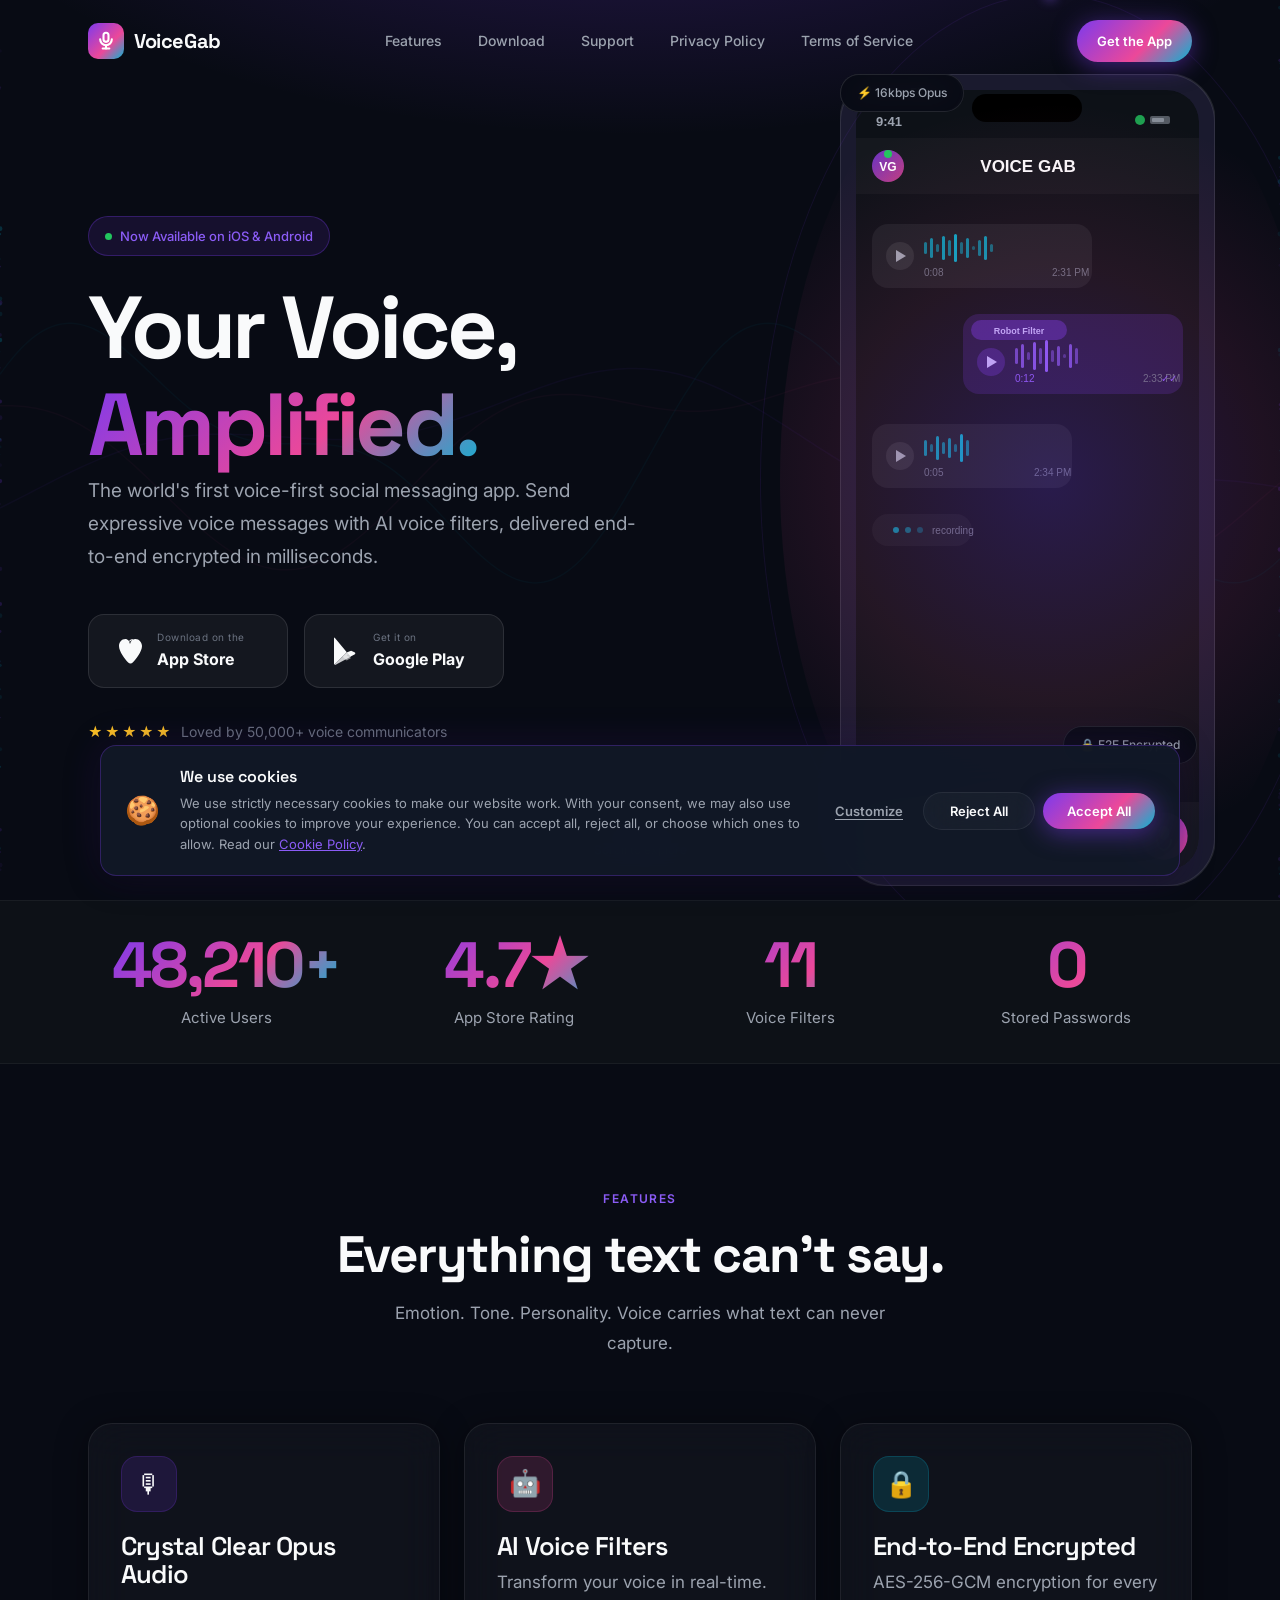
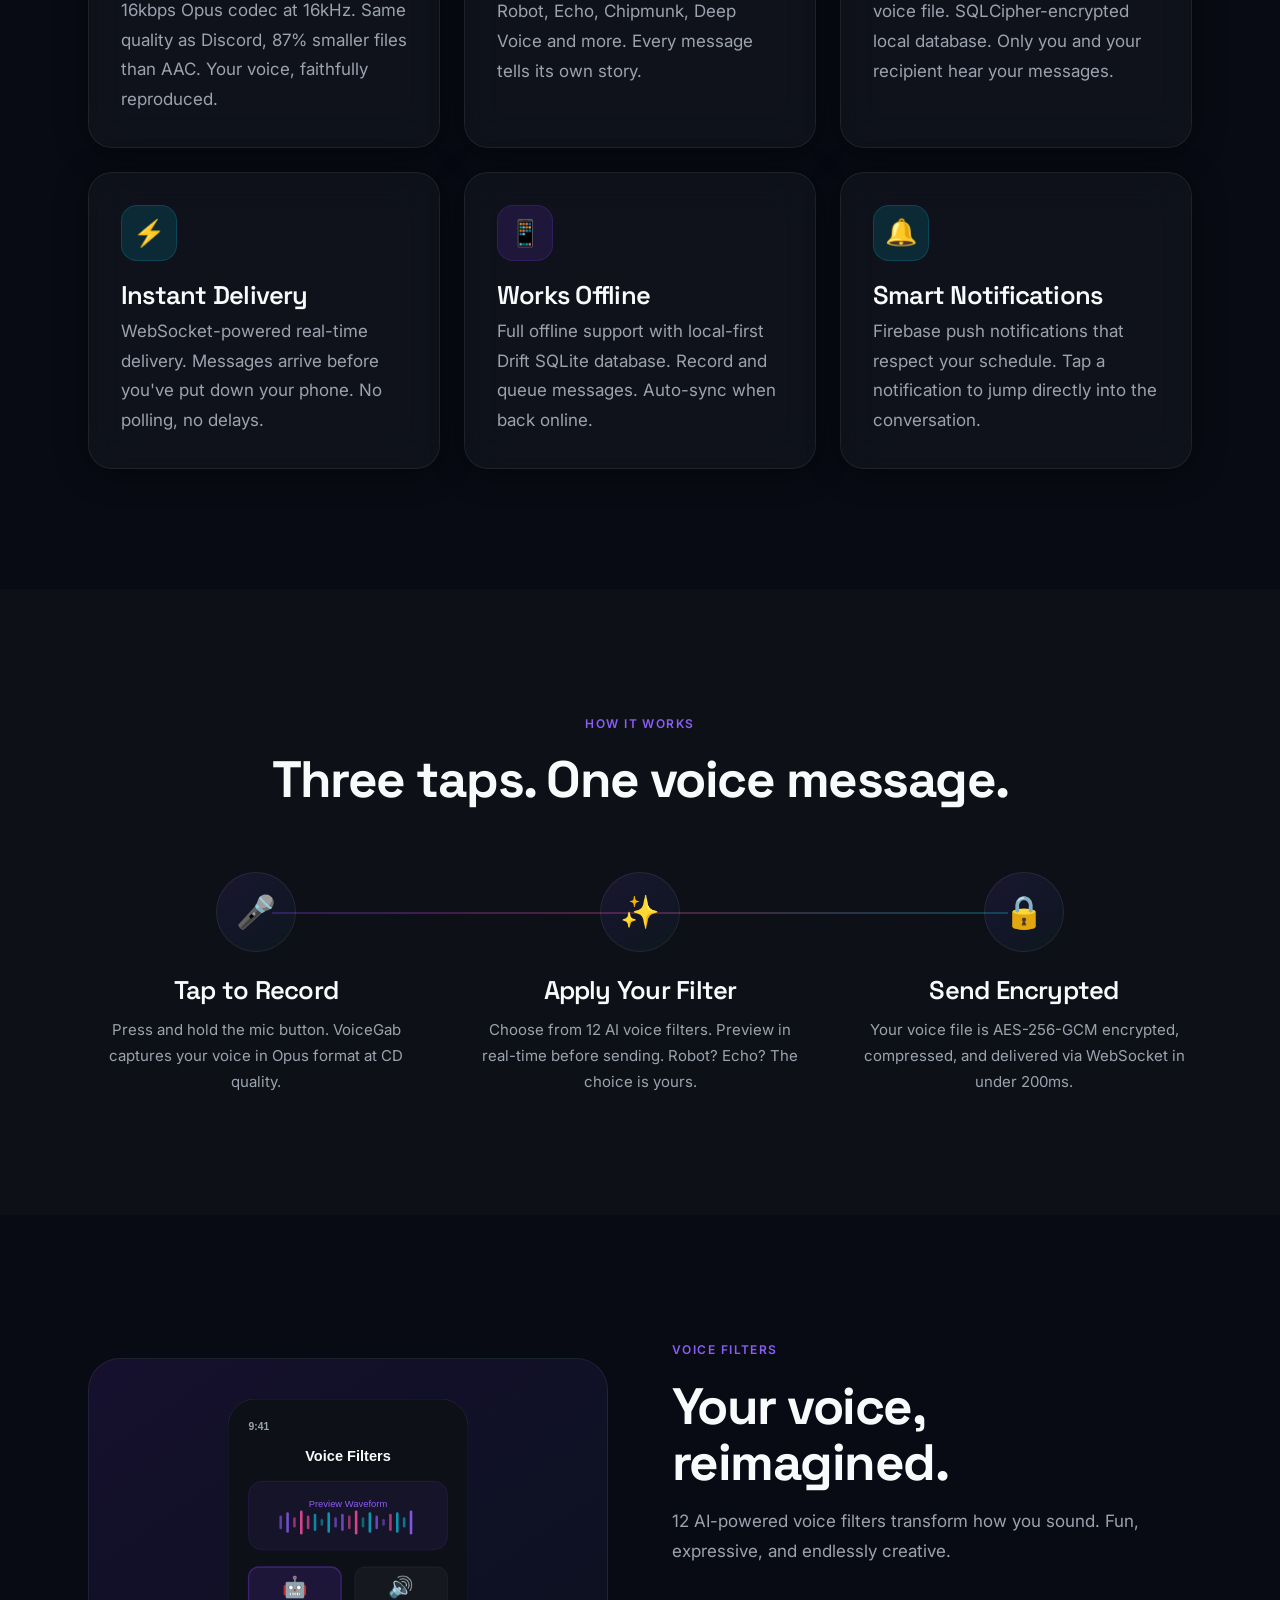
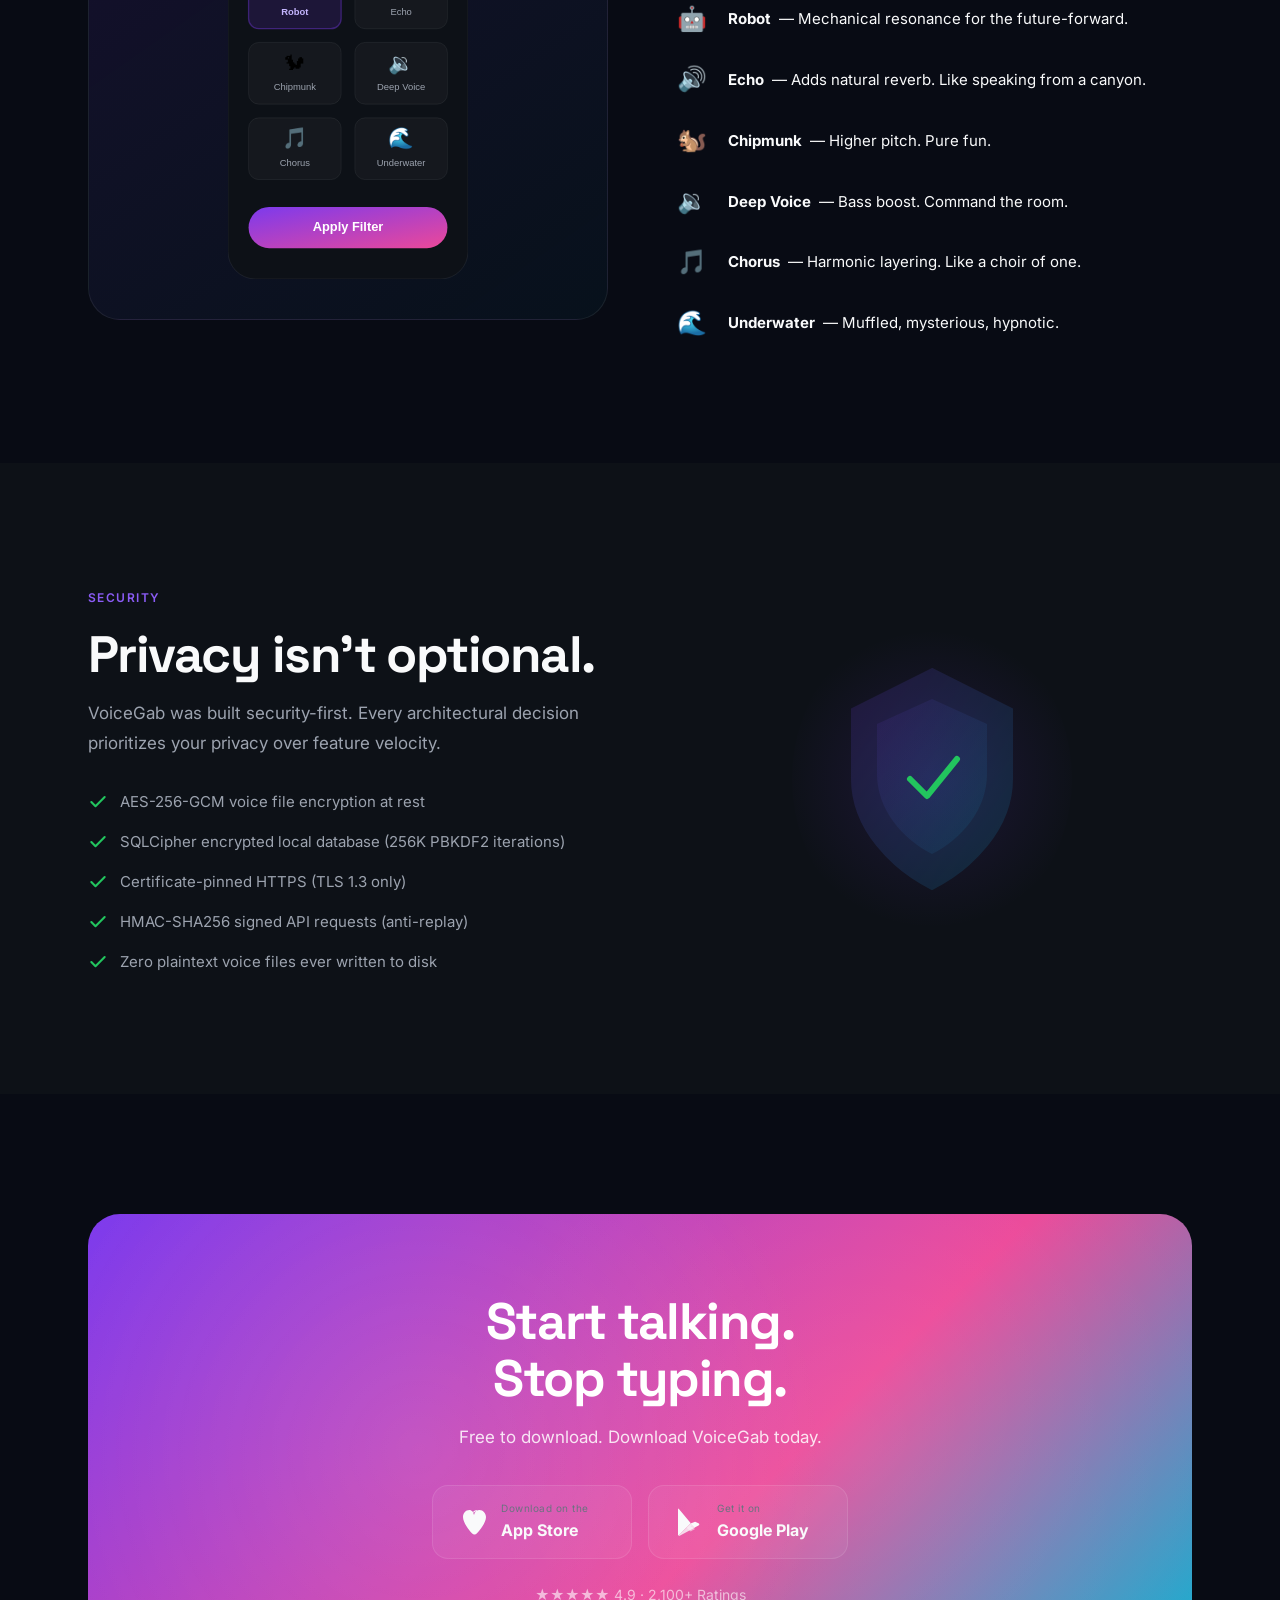
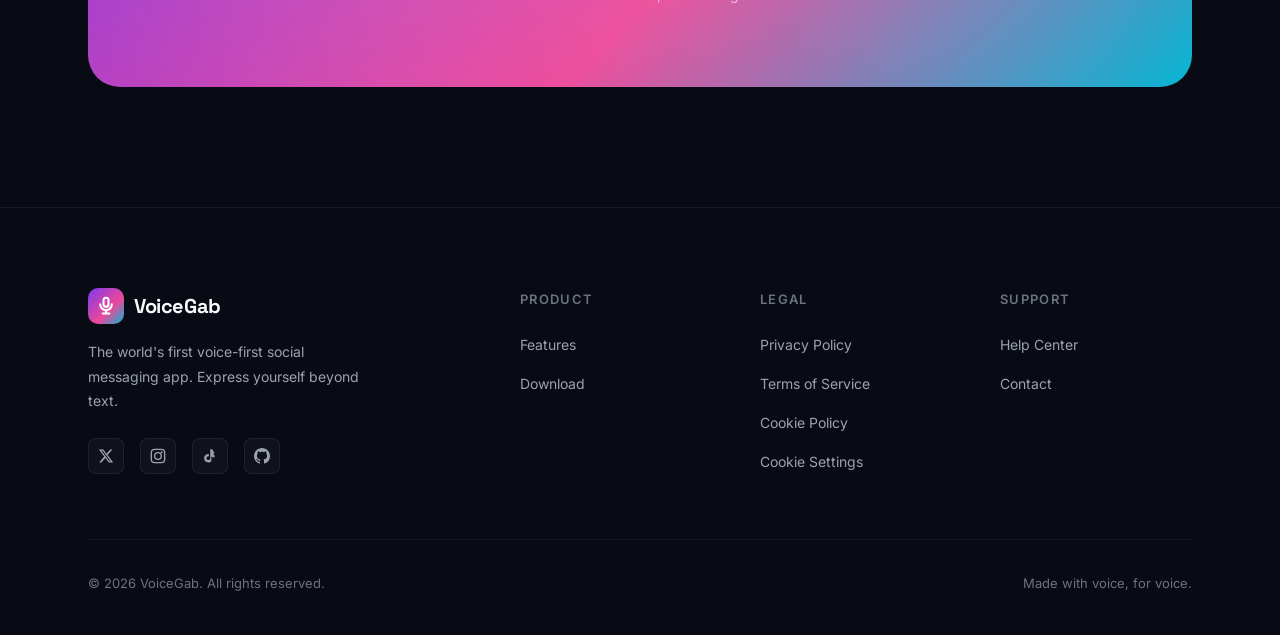
==== index.html @ 1e379b2e "voicegab website" ====
<!DOCTYPE html>
<html lang="en">
<head>
  <meta charset="UTF-8">
  <meta name="viewport" content="width=device-width, initial-scale=1.0">
  <title>VoiceGab — Voice-First Social Messaging</title>
  <meta name="description" content="VoiceGab is the world's first voice-first social messaging app. Send expressive voice messages with AI voice filters, end-to-end encrypted. Available on iOS and Android.">
  <meta name="keywords" content="voice messaging app, voice social, audio messaging, voice filters, encrypted messaging">
  <meta name="author" content="VoiceGab">

  <!-- Open Graph -->
  <meta property="og:title" content="VoiceGab — Voice-First Social Messaging">
  <meta property="og:description" content="Express yourself beyond text. Send encrypted voice messages with AI voice filters.">
  <meta property="og:image" content="https://voicegab.com/assets/img/og-image.png">
  <meta property="og:url" content="https://voicegab.com">
  <meta property="og:type" content="website">

  <!-- Twitter Card -->
  <meta name="twitter:card" content="summary_large_image">
  <meta name="twitter:title" content="VoiceGab — Voice-First Social Messaging">
  <meta name="twitter:description" content="Express yourself beyond text. Send encrypted voice messages with AI voice filters.">
  <meta name="twitter:image" content="https://voicegab.com/assets/img/og-image.png">

  <!-- Canonical -->
  <link rel="canonical" href="https://voicegab.com">

  <!-- Favicon -->
  <link rel="icon" type="image/svg+xml" href="assets/img/app-icon.svg">
  <link rel="icon" type="image/png" sizes="32x32" href="assets/img/favicon-32.png">
  <link rel="apple-touch-icon" sizes="180x180" href="assets/img/apple-touch-icon.png">

  <!-- Fonts -->
  <link rel="preconnect" href="https://fonts.googleapis.com">
  <link rel="preconnect" href="https://fonts.gstatic.com" crossorigin>
  <link href="https://fonts.googleapis.com/css2?family=Inter:wght@400;500;600&family=Space+Grotesk:wght@600;700;800&display=swap" rel="stylesheet">

  <!-- Styles -->
  <link rel="stylesheet" href="assets/css/design-system.css?v=2">
  <link rel="stylesheet" href="assets/css/components.css?v=2">
  <link rel="stylesheet" href="assets/css/animations.css?v=2">

  <!-- Theme color -->
  <meta name="theme-color" content="#080B14">

  <style>
    .hero {
      min-height: 100vh;
      display: flex;
      align-items: center;
      padding: 140px 0 80px;
      position: relative;
      overflow: hidden;
    }
    .hero::before {
      content: '';
      position: absolute;
      inset: 0;
      background: var(--gradient-glow);
      pointer-events: none;
    }
    #hero-canvas {
      position: absolute;
      inset: 0;
      width: 100%;
      height: 100%;
      opacity: 0.35;
    }
    .hero__content {
      position: relative;
      z-index: 1;
      max-width: 720px;
    }
    .hero__actions {
      display: flex;
      flex-wrap: wrap;
      gap: 16px;
      margin-top: 40px;
      align-items: center;
    }
    .hero__social-proof {
      margin-top: 32px;
      display: flex;
      align-items: center;
      gap: 8px;
      color: var(--text-muted);
      font-size: 14px;
    }
    .hero__social-proof .stars { color: #FBBF24; letter-spacing: 2px; }
    .hero__scroll-hint {
      position: absolute;
      bottom: 40px;
      left: 50%;
      transform: translateX(-50%);
      display: flex;
      flex-direction: column;
      align-items: center;
      gap: 8px;
      color: var(--text-muted);
      font-size: 12px;
      animation: float 2.5s ease-in-out infinite;
    }
    .hero__phone-wrapper {
      position: absolute;
      right: -20px;
      top: 50%;
      transform: translateY(-50%);
      width: min(420px, 38vw);
      z-index: 1;
    }
    .hero__phone-glow {
      position: absolute;
      inset: -60px;
      background: radial-gradient(circle, rgba(124,58,237,0.25) 0%, rgba(236,72,153,0.1) 40%, transparent 70%);
      border-radius: 50%;
      pointer-events: none;
    }
    .hero__orbit {
      position: absolute;
      inset: -80px;
      border: 1px solid rgba(124,58,237,0.1);
      border-radius: 50%;
      animation: spin-slow 20s linear infinite;
    }
    .hero__orbit::before {
      content: '';
      position: absolute;
      top: 0; left: 50%;
      width: 8px; height: 8px;
      background: var(--accent-glow);
      border-radius: 50%;
      transform: translate(-50%, -50%);
      box-shadow: 0 0 12px var(--accent-glow);
    }
    .hero__floating-pill {
      position: absolute;
      padding: 8px 16px;
      background: rgba(8,11,20,0.8);
      border: 1px solid rgba(255,255,255,0.1);
      border-radius: var(--radius-full);
      font-size: 12px;
      font-weight: 500;
      color: var(--text-secondary);
      backdrop-filter: blur(12px);
      white-space: nowrap;
      z-index: 2;
    }
    .hero__floating-pill:nth-child(1) { top: 15%; right: 10%; animation: float 5s ease-in-out infinite; }
    .hero__floating-pill:nth-child(2) { top: 55%; right: -5%; animation: float 6s ease-in-out infinite 1s; }
    .hero__floating-pill:nth-child(3) { bottom: 15%; right: 15%; animation: float 5.5s ease-in-out infinite 0.5s; }

    @media (max-width: 1024px) {
      .hero__phone-wrapper { display: none; }
      .hero__content { max-width: 100%; text-align: center; }
      .hero__actions { justify-content: center; }
      .hero__social-proof { justify-content: center; }
      .hero__floating-pill { display: none; }
    }

    /* Stats section */
    .stats-section {
      border-top: 1px solid rgba(255,255,255,0.05);
      border-bottom: 1px solid rgba(255,255,255,0.05);
      padding: 0;
      background: var(--bg-secondary);
    }

    /* Security shield */
    .security-shield {
      width: 280px;
      height: 320px;
      position: relative;
      margin: 0 auto;
    }
    .security-shield__bg {
      position: absolute;
      inset: 0;
      background: radial-gradient(circle, rgba(124,58,237,0.15) 0%, transparent 70%);
      border-radius: 50%;
    }

    /* Spotlight section */
    .spotlight { overflow: hidden; }
    .spotlight__visual {
      position: relative;
      background: var(--gradient-card);
      border: var(--glass-border);
      border-radius: var(--radius-xl);
      padding: 40px;
      min-height: 400px;
      display: flex;
      align-items: center;
      justify-content: center;
    }
    .filter-list { list-style: none; display: flex; flex-direction: column; gap: 20px; }
    .filter-list li {
      display: flex;
      align-items: center;
      gap: 16px;
      font-size: 15px;
    }
    .filter-list li span:first-child { font-size: 24px; width: 40px; text-align: center; }
    .filter-list li strong { color: var(--text-primary); margin-right: 4px; }
  </style>
</head>
<body>
  <!-- ═══ NAVBAR ═══ -->
  <nav class="navbar" role="navigation" aria-label="Main navigation">
    <div class="container">
      <div class="navbar__inner">
        <a href="index.html" class="navbar__logo" aria-label="VoiceGab Home">
          <div class="navbar__logo-icon">
            <svg viewBox="0 0 24 24" fill="none" stroke="white" stroke-width="2.5" stroke-linecap="round">
              <rect x="9" y="2" width="6" height="11" rx="3"/>
              <path d="M5 10a7 7 0 0 0 14 0"/>
              <line x1="12" y1="17" x2="12" y2="21"/>
              <line x1="8" y1="21" x2="16" y2="21"/>
            </svg>
          </div>
          VoiceGab
        </a>

        <ul class="navbar__links">
          <li><a href="features.html">Features</a></li>
          <li><a href="download.html">Download</a></li>
          <li><a href="support.html">Support</a></li>
          <li><a href="privacy.html">Privacy Policy</a></li>
          <li><a href="terms.html">Terms of Service</a></li>
        </ul>

        <div class="navbar__cta">
          <a href="download.html" class="btn btn--primary btn--small">Get the App</a>
        </div>

        <button class="navbar__hamburger" aria-label="Toggle menu" aria-expanded="false">
          <span></span>
          <span></span>
          <span></span>
        </button>
      </div>
    </div>

    <div class="navbar__mobile-menu" role="dialog" aria-label="Mobile menu">
      <a href="index.html">Home</a>
      <a href="features.html">Features</a>
      <a href="download.html">Download</a>
      <a href="support.html">Support</a>
      <a href="privacy.html">Privacy</a>
      <a href="terms.html">Terms</a>
      <div style="margin-top: auto;">
        <a href="download.html" class="btn btn--primary btn--large" style="width:100%;justify-content:center;">Get the App</a>
      </div>
    </div>
  </nav>

  <!-- ═══ HERO ═══ -->
  <section class="hero" id="hero">
    <canvas id="hero-canvas" aria-hidden="true"></canvas>
    <div class="container" style="position:relative;">
      <div class="hero__content">
        <div class="hero-badge reveal">
          <span class="hero-badge__dot"></span>
          Now Available on iOS &amp; Android
        </div>

        <h1 class="reveal reveal--delay-1">Your Voice,<br><span class="text-gradient">Amplified.</span></h1>

        <p class="reveal reveal--delay-2" style="font-size:19px;max-width:560px;">
          The world's first voice-first social messaging app. Send expressive voice messages with AI voice filters, delivered end-to-end encrypted in milliseconds.
        </p>

        <div class="hero__actions reveal reveal--delay-3">
          <a href="#" class="btn-store" aria-label="Download on the App Store">
            <svg class="btn-store__icon" viewBox="0 0 32 32" fill="currentColor"><path d="M22.5 4c-.2 0-3.5.1-5.7 2.8C15.2 4.5 12.8 4 12.5 4 8.4 4 6 7.6 6 11c0 5.7 6.3 13.4 9.2 16.5.6.6 1.4 1 2.2 1h.2c.8 0 1.5-.3 2.1-.9C22.7 24.5 29 16.8 29 11c0-3.4-2.9-7-6.5-7zM16 6c1-1.2 2.6-2 4-2 .1 0 .3 0 .4 0-1 .6-2.1 1.7-2.8 3.2-.3.6-.5 1.3-.6 2-.1-.7-.3-1.4-.6-2C15.7 5.7 16 6 16 6z"/></svg>
            <div class="btn-store__text">
              <span class="btn-store__sub">Download on the</span>
              <span class="btn-store__name">App Store</span>
            </div>
          </a>
          <a href="#" class="btn-store" aria-label="Get it on Google Play">
            <svg class="btn-store__icon" viewBox="0 0 32 32" fill="currentColor"><path d="M5.4 2.5C5.1 2.8 5 3.3 5 3.8v24.4c0 .5.1 1 .4 1.3l.1.1L17.6 17.5v-.3-.3L5.5 2.4l-.1.1z"/><path d="M21.7 21.5l-4.1-4-4.1 4 4.1 4.1c1.2-.7 3.1-1.7 4.1-2.3.4-.2.4-.3 0-.5l-4.1-2.3 4.1-4z" opacity=".5"/><path d="M22.1 15.7L17.6 17.5l4.1 4 3.8-2.1c1.1-.6 1.1-1.6 0-2.2l-3.4-1.5z"/><path d="M5.5 29.6c.3.3.7.4 1.2.2l15.4-8.3-4.1-4.1-12.5 12.2z" opacity=".8"/></svg>
            <div class="btn-store__text">
              <span class="btn-store__sub">Get it on</span>
              <span class="btn-store__name">Google Play</span>
            </div>
          </a>
        </div>

        <div class="hero__social-proof reveal reveal--delay-4">
          <span class="stars">&#9733;&#9733;&#9733;&#9733;&#9733;</span>
          <span>Loved by 50,000+ voice communicators</span>
        </div>
      </div>

      <!-- Phone Mockup -->
      <div class="hero__phone-wrapper animate-float-slow">
        <div class="hero__phone-glow"></div>
        <div class="hero__orbit"></div>
        <div class="hero__floating-pill">&#x1F512; E2E Encrypted</div>
        <div class="hero__floating-pill">&#x1F3A4; Voice Filters</div>
        <div class="hero__floating-pill">&#x26A1; 16kbps Opus</div>
        <img src="assets/img/phone-mockup.svg" alt="VoiceGab app chat screen showing voice message bubbles and waveforms" width="375" height="812" loading="eager">
      </div>
    </div>

    <div class="hero__scroll-hint" aria-hidden="true">
      <svg width="20" height="20" viewBox="0 0 24 24" fill="none" stroke="currentColor" stroke-width="2"><path d="M12 5v14m-7-7l7 7 7-7"/></svg>
      <span>Scroll to explore</span>
    </div>
  </section>

  <!-- ═══ STATS ═══ -->
  <section class="stats-section">
    <div class="container">
      <div class="grid-4 reveal">
        <div class="stat-card">
          <div class="stat-card__number" data-counter data-target="50000" data-suffix="+">0</div>
          <div class="stat-card__label">Active Users</div>
        </div>
        <div class="stat-card">
          <div class="stat-card__number" data-counter data-target="4.9" data-decimals="1" data-suffix="★">0</div>
          <div class="stat-card__label">App Store Rating</div>
        </div>
        <div class="stat-card">
          <div class="stat-card__number" data-counter data-target="12" data-suffix="">0</div>
          <div class="stat-card__label">Voice Filters</div>
        </div>
        <div class="stat-card">
          <div class="stat-card__number" data-counter data-target="0" data-suffix="">0</div>
          <div class="stat-card__label">Stored Passwords</div>
        </div>
      </div>
    </div>
  </section>

  <!-- ═══ FEATURES ═══ -->
  <section id="features">
    <div class="container">
      <div class="text-center reveal">
        <span class="label">Features</span>
        <h2 class="mt-16">Everything text can't say.</h2>
        <p class="mt-16" style="max-width:560px;margin-left:auto;margin-right:auto;">
          Emotion. Tone. Personality. Voice carries what text can never capture.
        </p>
      </div>

      <div class="grid-3 mt-64">
        <div class="card reveal reveal--delay-1">
          <div class="feature-icon feature-icon--purple">&#x1F399;</div>
          <h3>Crystal Clear Opus Audio</h3>
          <p class="mt-8">16kbps Opus codec at 16kHz. Same quality as Discord, 87% smaller files than AAC. Your voice, faithfully reproduced.</p>
        </div>
        <div class="card reveal reveal--delay-2">
          <div class="feature-icon feature-icon--pink">&#x1F916;</div>
          <h3>AI Voice Filters</h3>
          <p class="mt-8">Transform your voice in real-time. Robot, Echo, Chipmunk, Deep Voice and more. Every message tells its own story.</p>
        </div>
        <div class="card reveal reveal--delay-3">
          <div class="feature-icon feature-icon--cyan">&#x1F512;</div>
          <h3>End-to-End Encrypted</h3>
          <p class="mt-8">AES-256-GCM encryption for every voice file. SQLCipher-encrypted local database. Only you and your recipient hear your messages.</p>
        </div>
        <div class="card reveal reveal--delay-1">
          <div class="feature-icon feature-icon--cyan">&#x26A1;</div>
          <h3>Instant Delivery</h3>
          <p class="mt-8">WebSocket-powered real-time delivery. Messages arrive before you've put down your phone. No polling, no delays.</p>
        </div>
        <div class="card reveal reveal--delay-2">
          <div class="feature-icon feature-icon--purple">&#x1F4F1;</div>
          <h3>Works Offline</h3>
          <p class="mt-8">Full offline support with local-first Drift SQLite database. Record and queue messages. Auto-sync when back online.</p>
        </div>
        <div class="card reveal reveal--delay-3">
          <div class="feature-icon feature-icon--cyan">&#x1F514;</div>
          <h3>Smart Notifications</h3>
          <p class="mt-8">Firebase push notifications that respect your schedule. Tap a notification to jump directly into the conversation.</p>
        </div>
      </div>
    </div>
  </section>

  <!-- ═══ HOW IT WORKS ═══ -->
  <section style="background:var(--bg-secondary);">
    <div class="container">
      <div class="text-center reveal">
        <span class="label">How It Works</span>
        <h2 class="mt-16">Three taps. One voice message.</h2>
      </div>

      <div class="steps mt-64">
        <div class="step reveal reveal--delay-1">
          <div class="step__number">&#x1F3A4;</div>
          <h3>Tap to Record</h3>
          <p class="mt-8">Press and hold the mic button. VoiceGab captures your voice in Opus format at CD quality.</p>
        </div>
        <div class="step reveal reveal--delay-2">
          <div class="step__number">&#x2728;</div>
          <h3>Apply Your Filter</h3>
          <p class="mt-8">Choose from 12 AI voice filters. Preview in real-time before sending. Robot? Echo? The choice is yours.</p>
        </div>
        <div class="step reveal reveal--delay-3">
          <div class="step__number">&#x1F512;</div>
          <h3>Send Encrypted</h3>
          <p class="mt-8">Your voice file is AES-256-GCM encrypted, compressed, and delivered via WebSocket in under 200ms.</p>
        </div>
      </div>
    </div>
  </section>

  <!-- ═══ VOICE FILTERS SPOTLIGHT ═══ -->
  <section class="spotlight">
    <div class="container">
      <div class="feature-row reveal">
        <div class="spotlight__visual">
          <img src="assets/img/screenshots/filters-screen.svg" alt="VoiceGab voice filter selection screen" width="280" height="560" style="max-height:480px;width:auto;" loading="lazy">
        </div>
        <div>
          <span class="label">Voice Filters</span>
          <h2 class="mt-16">Your voice, reimagined.</h2>
          <p class="mt-16">12 AI-powered voice filters transform how you sound. Fun, expressive, and endlessly creative.</p>
          <ul class="filter-list mt-32">
            <li><span>&#x1F916;</span><span><strong>Robot</strong> — Mechanical resonance for the future-forward.</span></li>
            <li><span>&#x1F50A;</span><span><strong>Echo</strong> — Adds natural reverb. Like speaking from a canyon.</span></li>
            <li><span>&#x1F43F;&#xFE0F;</span><span><strong>Chipmunk</strong> — Higher pitch. Pure fun.</span></li>
            <li><span>&#x1F509;</span><span><strong>Deep Voice</strong> — Bass boost. Command the room.</span></li>
            <li><span>&#x1F3B5;</span><span><strong>Chorus</strong> — Harmonic layering. Like a choir of one.</span></li>
            <li><span>&#x1F30A;</span><span><strong>Underwater</strong> — Muffled, mysterious, hypnotic.</span></li>
          </ul>
        </div>
      </div>
    </div>
  </section>

  <!-- ═══ SECURITY ═══ -->
  <section style="background:var(--bg-secondary);">
    <div class="container">
      <div class="feature-row reveal">
        <div>
          <span class="label">Security</span>
          <h2 class="mt-16">Privacy isn't optional.</h2>
          <p class="mt-16">VoiceGab was built security-first. Every architectural decision prioritizes your privacy over feature velocity.</p>
          <ul class="security-list mt-32">
            <li>
              <svg viewBox="0 0 24 24" fill="none" stroke="currentColor" stroke-width="2.5" stroke-linecap="round" stroke-linejoin="round"><path d="M20 6L9 17l-5-5"/></svg>
              AES-256-GCM voice file encryption at rest
            </li>
            <li>
              <svg viewBox="0 0 24 24" fill="none" stroke="currentColor" stroke-width="2.5" stroke-linecap="round" stroke-linejoin="round"><path d="M20 6L9 17l-5-5"/></svg>
              SQLCipher encrypted local database (256K PBKDF2 iterations)
            </li>
            <li>
              <svg viewBox="0 0 24 24" fill="none" stroke="currentColor" stroke-width="2.5" stroke-linecap="round" stroke-linejoin="round"><path d="M20 6L9 17l-5-5"/></svg>
              Certificate-pinned HTTPS (TLS 1.3 only)
            </li>
            <li>
              <svg viewBox="0 0 24 24" fill="none" stroke="currentColor" stroke-width="2.5" stroke-linecap="round" stroke-linejoin="round"><path d="M20 6L9 17l-5-5"/></svg>
              HMAC-SHA256 signed API requests (anti-replay)
            </li>
            <li>
              <svg viewBox="0 0 24 24" fill="none" stroke="currentColor" stroke-width="2.5" stroke-linecap="round" stroke-linejoin="round"><path d="M20 6L9 17l-5-5"/></svg>
              Zero plaintext voice files ever written to disk
            </li>
          </ul>
        </div>
        <div class="security-shield flex-center">
          <div class="security-shield__bg"></div>
          <svg width="200" height="240" viewBox="0 0 200 240" fill="none" class="animate-float" style="position:relative;z-index:1;">
            <defs>
              <linearGradient id="shield-grad" x1="0%" y1="0%" x2="100%" y2="100%">
                <stop offset="0%" style="stop-color:#7C3AED"/>
                <stop offset="100%" style="stop-color:#06B6D4"/>
              </linearGradient>
            </defs>
            <path d="M100 10 L180 50 L180 120 C180 170 140 210 100 230 C60 210 20 170 20 120 L20 50 Z" fill="url(#shield-grad)" opacity="0.15" stroke="url(#shield-grad)" stroke-width="2"/>
            <path d="M100 40 L155 65 L155 115 C155 150 130 180 100 195 C70 180 45 150 45 115 L45 65 Z" fill="url(#shield-grad)" opacity="0.1"/>
            <path d="M78 120 L95 137 L125 100" stroke="#22C55E" stroke-width="6" stroke-linecap="round" stroke-linejoin="round" fill="none"/>
          </svg>
        </div>
      </div>
    </div>
  </section>

  <!-- ═══ DOWNLOAD CTA ═══ -->
  <section>
    <div class="container">
      <div class="cta-banner reveal">
        <h2>Start talking.<br>Stop typing.</h2>
        <p class="mt-16" style="max-width:480px;margin-left:auto;margin-right:auto;">
          Free to download. Download VoiceGab today.
        </p>
        <div class="flex-center gap-16 mt-32" style="flex-wrap:wrap;">
          <a href="#" class="btn-store" aria-label="Download on the App Store">
            <svg class="btn-store__icon" viewBox="0 0 32 32" fill="currentColor"><path d="M22.5 4c-.2 0-3.5.1-5.7 2.8C15.2 4.5 12.8 4 12.5 4 8.4 4 6 7.6 6 11c0 5.7 6.3 13.4 9.2 16.5.6.6 1.4 1 2.2 1h.2c.8 0 1.5-.3 2.1-.9C22.7 24.5 29 16.8 29 11c0-3.4-2.9-7-6.5-7zM16 6c1-1.2 2.6-2 4-2 .1 0 .3 0 .4 0-1 .6-2.1 1.7-2.8 3.2-.3.6-.5 1.3-.6 2-.1-.7-.3-1.4-.6-2C15.7 5.7 16 6 16 6z"/></svg>
            <div class="btn-store__text">
              <span class="btn-store__sub">Download on the</span>
              <span class="btn-store__name">App Store</span>
            </div>
          </a>
          <a href="#" class="btn-store" aria-label="Get it on Google Play">
            <svg class="btn-store__icon" viewBox="0 0 32 32" fill="currentColor"><path d="M5.4 2.5C5.1 2.8 5 3.3 5 3.8v24.4c0 .5.1 1 .4 1.3l.1.1L17.6 17.5v-.3-.3L5.5 2.4l-.1.1z"/><path d="M21.7 21.5l-4.1-4-4.1 4 4.1 4.1c1.2-.7 3.1-1.7 4.1-2.3.4-.2.4-.3 0-.5l-4.1-2.3 4.1-4z" opacity=".5"/><path d="M22.1 15.7L17.6 17.5l4.1 4 3.8-2.1c1.1-.6 1.1-1.6 0-2.2l-3.4-1.5z"/><path d="M5.5 29.6c.3.3.7.4 1.2.2l15.4-8.3-4.1-4.1-12.5 12.2z" opacity=".8"/></svg>
            <div class="btn-store__text">
              <span class="btn-store__sub">Get it on</span>
              <span class="btn-store__name">Google Play</span>
            </div>
          </a>
        </div>
        <p class="mt-24" style="font-size:14px;color:rgba(255,255,255,0.6);">
          &#9733;&#9733;&#9733;&#9733;&#9733; 4.9 &middot; 2,100+ Ratings
        </p>
      </div>
    </div>
  </section>

  <!-- ═══ FOOTER ═══ -->
  <footer class="footer">
    <div class="container">
      <div class="footer__grid">
        <div class="footer__brand">
          <a href="index.html" class="navbar__logo">
            <div class="navbar__logo-icon">
              <svg viewBox="0 0 24 24" fill="none" stroke="white" stroke-width="2.5" stroke-linecap="round" width="20" height="20">
                <rect x="9" y="2" width="6" height="11" rx="3"/>
                <path d="M5 10a7 7 0 0 0 14 0"/>
                <line x1="12" y1="17" x2="12" y2="21"/>
                <line x1="8" y1="21" x2="16" y2="21"/>
              </svg>
            </div>
            VoiceGab
          </a>
          <p>The world's first voice-first social messaging app. Express yourself beyond text.</p>
          <div class="footer__social mt-24">
            <a href="#" aria-label="Twitter / X">
              <svg width="16" height="16" viewBox="0 0 24 24" fill="currentColor"><path d="M18.244 2.25h3.308l-7.227 8.26 8.502 11.24H16.17l-5.214-6.817L4.99 21.75H1.68l7.73-8.835L1.254 2.25H8.08l4.713 6.231zm-1.161 17.52h1.833L7.084 4.126H5.117z"/></svg>
            </a>
            <a href="#" aria-label="Instagram">
              <svg width="16" height="16" viewBox="0 0 24 24" fill="none" stroke="currentColor" stroke-width="2"><rect x="2" y="2" width="20" height="20" rx="5"/><circle cx="12" cy="12" r="5"/><circle cx="17.5" cy="6.5" r="1.5" fill="currentColor" stroke="none"/></svg>
            </a>
            <a href="#" aria-label="TikTok">
              <svg width="16" height="16" viewBox="0 0 24 24" fill="currentColor"><path d="M19.59 6.69a4.83 4.83 0 0 1-3.77-4.25V2h-3.45v13.67a2.89 2.89 0 0 1-2.88 2.5 2.89 2.89 0 0 1 0-5.78c.28 0 .54.04.79.1v-3.5a6.37 6.37 0 0 0-.79-.05A6.34 6.34 0 0 0 3.15 15.3a6.34 6.34 0 0 0 10.86 4.43V12.8a8.27 8.27 0 0 0 4.85 1.56V10.9a4.83 4.83 0 0 1-.73.05 4.83 4.83 0 0 1-.54-.04V6.69z"/></svg>
            </a>
            <a href="#" aria-label="GitHub">
              <svg width="16" height="16" viewBox="0 0 24 24" fill="currentColor"><path d="M12 0C5.37 0 0 5.37 0 12c0 5.31 3.435 9.795 8.205 11.385.6.105.825-.255.825-.57 0-.285-.015-1.23-.015-2.235-3.015.555-3.795-.735-4.035-1.41-.135-.345-.72-1.41-1.23-1.695-.42-.225-1.02-.78-.015-.795.945-.015 1.62.87 1.845 1.23 1.08 1.815 2.805 1.305 3.495.99.105-.78.42-1.305.765-1.605-2.67-.3-5.46-1.335-5.46-5.925 0-1.305.465-2.385 1.23-3.225-.12-.3-.54-1.53.12-3.18 0 0 1.005-.315 3.3 1.23.96-.27 1.98-.405 3-.405s2.04.135 3 .405c2.295-1.56 3.3-1.23 3.3-1.23.66 1.65.24 2.88.12 3.18.765.84 1.23 1.905 1.23 3.225 0 4.605-2.805 5.625-5.475 5.925.435.375.81 1.095.81 2.22 0 1.605-.015 2.895-.015 3.3 0 .315.225.69.825.57A12.02 12.02 0 0 0 24 12c0-6.63-5.37-12-12-12z"/></svg>
            </a>
          </div>
        </div>

        <div class="footer__col">
          <h5>Product</h5>
          <ul>
            <li><a href="features.html">Features</a></li>
            <li><a href="download.html">Download</a></li>
          </ul>
        </div>

        <div class="footer__col">
          <h5>Legal</h5>
          <ul>
            <li><a href="privacy.html">Privacy Policy</a></li>
            <li><a href="terms.html">Terms of Service</a></li>
            <li><a href="cookies.html">Cookie Policy</a></li>
            <li><button type="button" class="footer__link-btn" data-cookie-settings>Cookie Settings</button></li>
          </ul>
        </div>

        <div class="footer__col">
          <h5>Support</h5>
          <ul>
            <li><a href="support.html">Help Center</a></li>
            <li><a href="support.html#contact">Contact</a></li>
          </ul>
        </div>
      </div>

      <div class="footer__bottom">
        <p>&copy; 2026 VoiceGab. All rights reserved.</p>
        <p>Made with voice, for voice.</p>
      </div>
    </div>
  </footer>

  <!-- Scripts -->
  <script src="assets/js/main.js?v=2" defer></script>
  <script src="assets/js/waveform.js?v=2" defer></script>
  <script src="assets/js/counter.js?v=2" defer></script>
</body>
</html>
---- assets/css/design-system.css ----
/* ═══════════════════════════════
   VOICEGAB DESIGN SYSTEM v1.0
═══════════════════════════════ */

:root {
  /* Colors */
  --bg-primary:    #080B14;
  --bg-secondary:  #0D1117;
  --bg-card:       #111827;
  --bg-elevated:   #1A2035;

  --accent:        #7C3AED;
  --accent-glow:   #8B5CF6;
  --accent-deep:   #6D28D9;
  --accent-pink:   #EC4899;
  --accent-cyan:   #06B6D4;

  --text-primary:   #F9FAFB;
  --text-secondary: #9CA3AF;
  --text-muted:     #6B7280;

  --gradient-brand: linear-gradient(135deg, #7C3AED 0%, #EC4899 60%, #06B6D4 100%);
  --gradient-card:  linear-gradient(145deg, rgba(124,58,237,0.12) 0%, rgba(6,182,212,0.04) 100%);
  --gradient-glow:  radial-gradient(ellipse 80% 50% at 50% -20%, rgba(124,58,237,0.3), transparent 70%);

  /* Typography */
  --font-display: 'Space Grotesk', -apple-system, sans-serif;
  --font-body:    'Inter', -apple-system, sans-serif;

  /* Spacing */
  --space-section: clamp(80px, 10vw, 120px);
  --space-card:    32px;

  /* Radius */
  --radius-sm:  8px;
  --radius-md:  16px;
  --radius-lg:  24px;
  --radius-xl:  32px;
  --radius-full: 9999px;

  /* Glass */
  --glass-bg:     rgba(255,255,255,0.03);
  --glass-border: 1px solid rgba(255,255,255,0.07);
  --glass-blur:   blur(20px);

  /* Shadows */
  --shadow-glow:   0 0 80px rgba(124,58,237,0.25);
  --shadow-card:   0 4px 32px rgba(0,0,0,0.4);
  --shadow-button: 0 4px 24px rgba(124,58,237,0.5);
}

/* ─── Reset ─── */
*, *::before, *::after { box-sizing: border-box; margin: 0; padding: 0; }
html { scroll-behavior: smooth; font-size: 16px; -webkit-font-smoothing: antialiased; }
body {
  background: var(--bg-primary);
  color: var(--text-primary);
  font-family: var(--font-body);
  line-height: 1.7;
  overflow-x: hidden;
}
img, video, svg { max-width: 100%; display: block; }
a { color: inherit; text-decoration: none; }

/* ─── Typography ─── */
.font-display { font-family: var(--font-display); }

h1, h2, h3, h4 {
  font-family: var(--font-display);
  line-height: 1.1;
  letter-spacing: -0.03em;
  color: var(--text-primary);
}

h1 { font-size: clamp(44px, 7vw, 88px); font-weight: 800; letter-spacing: -0.04em; }
h2 { font-size: clamp(32px, 4vw, 56px); font-weight: 700; }
h3 { font-size: clamp(20px, 2vw, 26px); font-weight: 600; }
h4 { font-size: 18px; font-weight: 600; }
p  { color: var(--text-secondary); font-size: 17px; line-height: 1.75; }

.text-gradient {
  background: var(--gradient-brand);
  -webkit-background-clip: text;
  -webkit-text-fill-color: transparent;
  background-clip: text;
}

.text-muted { color: var(--text-muted); font-size: 14px; }
.label {
  font-size: 12px;
  font-weight: 600;
  letter-spacing: 0.12em;
  text-transform: uppercase;
  color: var(--accent-glow);
}

/* ─── Container ─── */
.container {
  width: 100%;
  max-width: 1200px;
  margin: 0 auto;
  padding: 0 clamp(20px, 5vw, 48px);
}
.container--narrow { max-width: 800px; }
.container--wide   { max-width: 1400px; }

/* ─── Sections ─── */
section { padding: var(--space-section) 0; position: relative; }

/* ─── Glass Card ─── */
.card {
  background: var(--glass-bg);
  border: var(--glass-border);
  border-radius: var(--radius-lg);
  padding: var(--space-card);
  backdrop-filter: var(--glass-blur);
  -webkit-backdrop-filter: var(--glass-blur);
  box-shadow: var(--shadow-card);
  transition: transform 0.3s ease, box-shadow 0.3s ease, border-color 0.3s ease;
}
.card:hover {
  transform: translateY(-4px);
  box-shadow: var(--shadow-card), 0 0 40px rgba(124,58,237,0.15);
  border-color: rgba(124,58,237,0.25);
}

/* ─── Grid System ─── */
.grid-2 { display: grid; grid-template-columns: repeat(2, 1fr); gap: 24px; }
.grid-3 { display: grid; grid-template-columns: repeat(3, 1fr); gap: 24px; }
.grid-4 { display: grid; grid-template-columns: repeat(4, 1fr); gap: 24px; }

@media (max-width: 1024px) {
  .grid-4 { grid-template-columns: repeat(2, 1fr); }
  .grid-3 { grid-template-columns: repeat(2, 1fr); }
}
@media (max-width: 640px) {
  .grid-2, .grid-3, .grid-4 { grid-template-columns: 1fr; }
}

/* ─── Utility ─── */
.flex { display: flex; }
.flex-center { display: flex; align-items: center; justify-content: center; }
.flex-between { display: flex; align-items: center; justify-content: space-between; }
.gap-8  { gap: 8px; }
.gap-16 { gap: 16px; }
.gap-24 { gap: 24px; }
.gap-32 { gap: 32px; }
.gap-48 { gap: 48px; }
.text-center { text-align: center; }
.mt-8  { margin-top: 8px; }
.mt-16 { margin-top: 16px; }
.mt-24 { margin-top: 24px; }
.mt-32 { margin-top: 32px; }
.mt-48 { margin-top: 48px; }
.mt-64 { margin-top: 64px; }
---- assets/css/components.css ----
/* ═══════════════════════════════
   VOICEGAB COMPONENTS v1.0
═══════════════════════════════ */

/* ─── Buttons ─── */
.btn {
  display: inline-flex;
  align-items: center;
  gap: 10px;
  padding: 14px 28px;
  border-radius: var(--radius-full);
  font-family: var(--font-body);
  font-size: 15px;
  font-weight: 600;
  cursor: pointer;
  border: none;
  outline: none;
  transition: all 0.25s cubic-bezier(0.34, 1.56, 0.64, 1);
  white-space: nowrap;
  text-decoration: none;
}
.btn--primary {
  background: var(--gradient-brand);
  color: #fff;
  box-shadow: var(--shadow-button);
}
.btn--primary:hover {
  transform: translateY(-2px) scale(1.02);
  box-shadow: 0 8px 40px rgba(124,58,237,0.65);
}
.btn--primary:active { transform: scale(0.98); }

.btn--ghost {
  background: var(--glass-bg);
  color: var(--text-primary);
  border: var(--glass-border);
  backdrop-filter: var(--glass-blur);
}
.btn--ghost:hover {
  background: rgba(124,58,237,0.1);
  border-color: rgba(124,58,237,0.35);
  transform: translateY(-2px);
}

.btn--large { padding: 18px 40px; font-size: 17px; }
.btn--small { padding: 10px 20px; font-size: 13px; }

.btn-store {
  display: inline-flex;
  align-items: center;
  gap: 12px;
  padding: 14px 24px;
  background: rgba(255,255,255,0.05);
  border: 1px solid rgba(255,255,255,0.1);
  border-radius: var(--radius-md);
  color: var(--text-primary);
  transition: all 0.25s ease;
  min-width: 200px;
  text-decoration: none;
}
.btn-store:hover {
  background: rgba(124,58,237,0.15);
  border-color: rgba(124,58,237,0.4);
  transform: translateY(-2px);
}
.btn-store__icon { width: 32px; height: 32px; flex-shrink: 0; }
.btn-store__text { display: flex; flex-direction: column; text-align: left; }
.btn-store__sub  { font-size: 10px; color: var(--text-muted); font-weight: 400; letter-spacing: 0.05em; }
.btn-store__name { font-size: 16px; font-weight: 700; }

/* ─── Navbar ─── */
.navbar {
  position: fixed;
  top: 0;
  left: 0;
  right: 0;
  z-index: 1000;
  padding: 20px 0;
  transition: all 0.35s ease;
}
.navbar.scrolled {
  padding: 12px 0;
  background: rgba(8,11,20,0.85);
  backdrop-filter: blur(24px);
  -webkit-backdrop-filter: blur(24px);
  border-bottom: 1px solid rgba(255,255,255,0.06);
  box-shadow: 0 4px 40px rgba(0,0,0,0.5);
}
.navbar__inner { display: flex; align-items: center; justify-content: space-between; }
.navbar__logo {
  display: flex;
  align-items: center;
  gap: 10px;
  font-family: var(--font-display);
  font-weight: 700;
  font-size: 20px;
  letter-spacing: -0.02em;
  text-decoration: none;
  color: var(--text-primary);
}
.navbar__logo-icon {
  width: 36px; height: 36px;
  background: var(--gradient-brand);
  border-radius: 10px;
  display: flex; align-items: center; justify-content: center;
}
.navbar__logo-icon svg {
  width: 20px;
  height: 20px;
}
.navbar__links {
  display: flex;
  align-items: center;
  gap: 36px;
  list-style: none;
}
.navbar__links a {
  font-size: 14px;
  font-weight: 500;
  color: var(--text-secondary);
  transition: color 0.2s;
  text-decoration: none;
}
.navbar__links a:hover { color: var(--text-primary); }
.navbar__links a.active { color: var(--accent-glow); }

.navbar__cta { display: flex; align-items: center; gap: 12px; }

/* Mobile menu */
.navbar__hamburger {
  display: none;
  flex-direction: column;
  gap: 5px;
  cursor: pointer;
  padding: 8px;
  background: none;
  border: none;
}
.navbar__hamburger span {
  display: block;
  width: 24px;
  height: 2px;
  background: var(--text-primary);
  border-radius: 2px;
  transition: all 0.3s ease;
}
.navbar__hamburger.active span:nth-child(1) { transform: translateY(7px) rotate(45deg); }
.navbar__hamburger.active span:nth-child(2) { opacity: 0; transform: scaleX(0); }
.navbar__hamburger.active span:nth-child(3) { transform: translateY(-7px) rotate(-45deg); }

.navbar__mobile-menu {
  display: none;
  position: fixed;
  top: 0; left: 0; right: 0; bottom: 0;
  background: rgba(8,11,20,0.98);
  backdrop-filter: blur(24px);
  z-index: 999;
  padding: 100px 32px 32px;
  flex-direction: column;
  gap: 32px;
}
.navbar__mobile-menu.open { display: flex; }
.navbar__mobile-menu a {
  font-size: 28px;
  font-weight: 700;
  font-family: var(--font-display);
  color: var(--text-secondary);
  transition: color 0.2s;
  text-decoration: none;
}
.navbar__mobile-menu a:hover { color: var(--text-primary); }

@media (max-width: 768px) {
  .navbar__links, .navbar__cta .btn--ghost { display: none; }
  .navbar__hamburger { display: flex; }
}

/* ─── Hero Badge ─── */
.hero-badge {
  display: inline-flex;
  align-items: center;
  gap: 8px;
  padding: 8px 16px;
  background: rgba(124,58,237,0.12);
  border: 1px solid rgba(124,58,237,0.3);
  border-radius: var(--radius-full);
  font-size: 13px;
  font-weight: 500;
  color: var(--accent-glow);
  margin-bottom: 24px;
}
.hero-badge__dot {
  width: 7px; height: 7px;
  background: #22C55E;
  border-radius: 50%;
  animation: pulse-dot 2s ease-in-out infinite;
}
@keyframes pulse-dot {
  0%, 100% { opacity: 1; transform: scale(1); }
  50%       { opacity: 0.5; transform: scale(0.75); }
}

/* ─── Feature Icon ─── */
.feature-icon {
  width: 56px; height: 56px;
  border-radius: var(--radius-md);
  display: flex; align-items: center; justify-content: center;
  font-size: 26px;
  margin-bottom: 20px;
  background: var(--gradient-card);
  border: var(--glass-border);
  flex-shrink: 0;
}
.feature-icon--purple { background: rgba(124,58,237,0.15); border-color: rgba(124,58,237,0.2); }
.feature-icon--pink   { background: rgba(236,72,153,0.15); border-color: rgba(236,72,153,0.2); }
.feature-icon--cyan   { background: rgba(6,182,212,0.15);  border-color: rgba(6,182,212,0.2);  }

/* ─── Stats Bar ─── */
.stat-card {
  text-align: center;
  padding: 32px 24px;
}
.stat-card__number {
  font-family: var(--font-display);
  font-size: clamp(36px, 5vw, 64px);
  font-weight: 800;
  letter-spacing: -0.04em;
  background: var(--gradient-brand);
  -webkit-background-clip: text;
  -webkit-text-fill-color: transparent;
  background-clip: text;
  line-height: 1;
  margin-bottom: 8px;
}
.stat-card__label { font-size: 15px; color: var(--text-secondary); }

/* ─── Footer ─── */
.footer {
  padding: 80px 0 40px;
  border-top: 1px solid rgba(255,255,255,0.06);
}
.footer__grid {
  display: grid;
  grid-template-columns: 2fr 1fr 1fr 1fr;
  gap: 48px;
  margin-bottom: 64px;
}
.footer__brand p { color: var(--text-secondary); font-size: 14px; max-width: 280px; margin-top: 16px; }
.footer__col h5 {
  font-size: 13px;
  font-weight: 600;
  letter-spacing: 0.1em;
  text-transform: uppercase;
  color: var(--text-muted);
  margin-bottom: 20px;
}
.footer__col ul { list-style: none; display: flex; flex-direction: column; gap: 12px; }
.footer__col a { font-size: 14px; color: var(--text-secondary); transition: color 0.2s; text-decoration: none; }
.footer__col a:hover { color: var(--text-primary); }
.footer__bottom {
  display: flex;
  align-items: center;
  justify-content: space-between;
  padding-top: 32px;
  border-top: 1px solid rgba(255,255,255,0.05);
  flex-wrap: wrap;
  gap: 16px;
}
.footer__bottom p { font-size: 13px; color: var(--text-muted); }
.footer__social { display: flex; gap: 16px; }
.footer__social a {
  width: 36px; height: 36px;
  background: var(--glass-bg);
  border: var(--glass-border);
  border-radius: var(--radius-sm);
  display: flex; align-items: center; justify-content: center;
  color: var(--text-secondary);
  font-size: 16px;
  transition: all 0.2s;
  text-decoration: none;
}
.footer__social a:hover { background: rgba(124,58,237,0.2); border-color: rgba(124,58,237,0.4); color: var(--text-primary); }

.footer__link-btn {
  background: none;
  border: none;
  padding: 0;
  font: inherit;
  font-size: 14px;
  color: var(--text-secondary);
  cursor: pointer;
  text-align: left;
  transition: color 0.2s;
}
.footer__link-btn:hover { color: var(--text-primary); }

@media (max-width: 768px) {
  .footer__grid { grid-template-columns: 1fr 1fr; }
}
@media (max-width: 480px) {
  .footer__grid { grid-template-columns: 1fr; }
}

/* ─── Waveform Decoration ─── */
.waveform-bar {
  display: inline-block;
  width: 3px;
  border-radius: 2px;
  background: var(--accent-cyan);
  animation: wave-bar 1.2s ease-in-out infinite;
}
@keyframes wave-bar {
  0%, 100% { transform: scaleY(0.3); opacity: 0.4; }
  50%       { transform: scaleY(1);   opacity: 1;   }
}
.waveform-demo {
  display: flex;
  align-items: center;
  gap: 3px;
  height: 40px;
}
.waveform-bar:nth-child(1)  { height: 20px; animation-delay: 0s; }
.waveform-bar:nth-child(2)  { height: 28px; animation-delay: 0.1s; }
.waveform-bar:nth-child(3)  { height: 16px; animation-delay: 0.2s; }
.waveform-bar:nth-child(4)  { height: 32px; animation-delay: 0.3s; }
.waveform-bar:nth-child(5)  { height: 24px; animation-delay: 0.4s; }
.waveform-bar:nth-child(6)  { height: 36px; animation-delay: 0.5s; }
.waveform-bar:nth-child(7)  { height: 20px; animation-delay: 0.6s; }
.waveform-bar:nth-child(8)  { height: 30px; animation-delay: 0.7s; }
.waveform-bar:nth-child(9)  { height: 18px; animation-delay: 0.8s; }
.waveform-bar:nth-child(10) { height: 26px; animation-delay: 0.9s; }
.waveform-bar:nth-child(11) { height: 34px; animation-delay: 1.0s; }
.waveform-bar:nth-child(12) { height: 22px; animation-delay: 1.1s; }
.waveform-bar:nth-child(13) { height: 28px; animation-delay: 1.2s; }
.waveform-bar:nth-child(14) { height: 16px; animation-delay: 1.3s; }
.waveform-bar:nth-child(15) { height: 32px; animation-delay: 1.4s; }
.waveform-bar:nth-child(16) { height: 24px; animation-delay: 1.5s; }

/* ─── How It Works ─── */
.steps {
  display: grid;
  grid-template-columns: repeat(3, 1fr);
  gap: 48px;
  position: relative;
}
.steps::before {
  content: '';
  position: absolute;
  top: 40px;
  left: 16.67%;
  right: 16.67%;
  height: 2px;
  background: linear-gradient(90deg, var(--accent), var(--accent-pink), var(--accent-cyan));
  opacity: 0.3;
}
.step {
  text-align: center;
  position: relative;
}
.step__number {
  width: 80px; height: 80px;
  border-radius: 50%;
  background: var(--gradient-card);
  border: var(--glass-border);
  display: flex; align-items: center; justify-content: center;
  font-size: 32px;
  margin: 0 auto 24px;
  position: relative;
  z-index: 1;
}
.step h3 { margin-bottom: 12px; }
.step p { font-size: 15px; }

@media (max-width: 768px) {
  .steps { grid-template-columns: 1fr; gap: 40px; }
  .steps::before { display: none; }
}

/* ─── Security Checklist ─── */
.security-list {
  list-style: none;
  display: flex;
  flex-direction: column;
  gap: 16px;
}
.security-list li {
  display: flex;
  align-items: flex-start;
  gap: 12px;
  font-size: 15px;
  color: var(--text-secondary);
  line-height: 1.6;
}
.security-list li svg {
  flex-shrink: 0;
  width: 20px;
  height: 20px;
  margin-top: 2px;
  color: #22C55E;
}

/* ─── CTA Banner ─── */
.cta-banner {
  background: var(--gradient-brand);
  border-radius: var(--radius-xl);
  padding: 80px 48px;
  text-align: center;
  position: relative;
  overflow: hidden;
}
.cta-banner::before {
  content: '';
  position: absolute;
  inset: 0;
  background: radial-gradient(circle at 30% 50%, rgba(255,255,255,0.1) 0%, transparent 50%),
              radial-gradient(circle at 70% 50%, rgba(255,255,255,0.08) 0%, transparent 50%);
  pointer-events: none;
}
.cta-banner h2 { color: #fff; position: relative; z-index: 1; }
.cta-banner p  { color: rgba(255,255,255,0.85); position: relative; z-index: 1; }
.cta-banner .btn-store { position: relative; z-index: 1; }

/* ─── FAQ ─── */
.faq-item {
  border: var(--glass-border);
  border-radius: var(--radius-md);
  background: var(--glass-bg);
  backdrop-filter: var(--glass-blur);
  overflow: hidden;
  transition: border-color 0.3s;
}
.faq-item:hover,
.faq-item.open { border-color: rgba(124,58,237,0.3); }
.faq-question {
  display: flex;
  align-items: center;
  justify-content: space-between;
  padding: 20px 24px;
  cursor: pointer;
  font-family: var(--font-display);
  font-weight: 600;
  font-size: 16px;
  color: var(--text-primary);
  gap: 16px;
  background: none;
  border: none;
  width: 100%;
  text-align: left;
}
.faq-question__icon {
  width: 24px; height: 24px;
  flex-shrink: 0;
  transition: transform 0.3s;
  color: var(--text-muted);
}
.faq-item.open .faq-question__icon { transform: rotate(45deg); color: var(--accent-glow); }
.faq-answer {
  max-height: 0;
  overflow: hidden;
  transition: max-height 0.4s cubic-bezier(0.16, 1, 0.3, 1), padding 0.3s;
  padding: 0 24px;
}
.faq-item.open .faq-answer {
  max-height: 300px;
  padding: 0 24px 20px;
}
.faq-answer p { font-size: 15px; color: var(--text-secondary); }

/* ─── Search Bar ─── */
.search-bar {
  display: flex;
  align-items: center;
  gap: 12px;
  padding: 16px 24px;
  background: var(--glass-bg);
  border: var(--glass-border);
  border-radius: var(--radius-full);
  backdrop-filter: var(--glass-blur);
  max-width: 560px;
  margin: 0 auto;
}
.search-bar input {
  flex: 1;
  background: none;
  border: none;
  outline: none;
  font-family: var(--font-body);
  font-size: 15px;
  color: var(--text-primary);
}
.search-bar input::placeholder { color: var(--text-muted); }
.search-bar svg { color: var(--text-muted); flex-shrink: 0; }

/* ─── Contact Card ─── */
.contact-card {
  background: var(--gradient-card);
  border: var(--glass-border);
  border-radius: var(--radius-lg);
  padding: 40px;
  text-align: center;
  backdrop-filter: var(--glass-blur);
}

/* ─── Comparison Table ─── */
.comparison-table {
  width: 100%;
  border-collapse: separate;
  border-spacing: 0;
  border-radius: var(--radius-lg);
  overflow: hidden;
  border: var(--glass-border);
  background: var(--glass-bg);
  backdrop-filter: var(--glass-blur);
}
.comparison-table th,
.comparison-table td {
  padding: 16px 24px;
  text-align: center;
  border-bottom: 1px solid rgba(255,255,255,0.05);
  font-size: 14px;
}
.comparison-table th {
  background: rgba(124,58,237,0.1);
  font-family: var(--font-display);
  font-weight: 600;
  font-size: 15px;
  color: var(--text-primary);
}
.comparison-table th:first-child,
.comparison-table td:first-child {
  text-align: left;
  color: var(--text-secondary);
  font-weight: 500;
}
.comparison-table td:nth-child(2) {
  color: var(--accent-glow);
  font-weight: 600;
  background: rgba(124,58,237,0.05);
}
.comparison-table th:nth-child(2) {
  background: rgba(124,58,237,0.2);
  color: var(--accent-glow);
}
.comparison-table tr:last-child td { border-bottom: none; }
.comparison-table td { color: var(--text-secondary); }

/* ─── Feature Deep Dive ─── */
.feature-row {
  display: grid;
  grid-template-columns: 1fr 1fr;
  gap: 64px;
  align-items: center;
}
.feature-row--reverse { direction: rtl; }
.feature-row--reverse > * { direction: ltr; }
.feature-row__visual {
  background: var(--gradient-card);
  border: var(--glass-border);
  border-radius: var(--radius-xl);
  padding: 40px;
  display: flex;
  align-items: center;
  justify-content: center;
  min-height: 320px;
  position: relative;
  overflow: hidden;
}
.feature-row__content .label { margin-bottom: 12px; display: block; }
.feature-row__content h3 { font-size: clamp(24px, 3vw, 36px); margin-bottom: 16px; }
.feature-row__content p { margin-bottom: 24px; }

@media (max-width: 768px) {
  .feature-row { grid-template-columns: 1fr; gap: 32px; }
  .feature-row--reverse { direction: ltr; }
}

/* ─── Download Page Screenshots ─── */
.screenshots-scroll {
  display: flex;
  gap: 24px;
  overflow-x: auto;
  padding: 20px 0;
  scroll-snap-type: x mandatory;
  -webkit-overflow-scrolling: touch;
}
.screenshots-scroll::-webkit-scrollbar { display: none; }
.screenshot-item {
  flex-shrink: 0;
  width: 280px;
  scroll-snap-align: center;
}

/* ─── Page Header (inner pages) ─── */
.page-header {
  padding: 160px 0 80px;
  position: relative;
  overflow: hidden;
}
.page-header::before {
  content: '';
  position: absolute;
  inset: 0;
  background: var(--gradient-glow);
  pointer-events: none;
}
.page-header__content {
  position: relative;
  z-index: 1;
}

/* ─── Legal Pages ─── */
.legal-content {
  max-width: 800px;
  margin: 0 auto;
}
.legal-content h3 {
  margin-top: 48px;
  margin-bottom: 16px;
  font-size: 22px;
}
.legal-content p {
  margin-bottom: 16px;
}
.legal-content ul {
  margin-bottom: 16px;
  padding-left: 24px;
}
.legal-content li {
  color: var(--text-secondary);
  font-size: 15px;
  margin-bottom: 8px;
  line-height: 1.7;
}
.legal-toc {
  background: var(--glass-bg);
  border: var(--glass-border);
  border-radius: var(--radius-lg);
  padding: 24px 32px;
  margin-bottom: 48px;
}
.legal-toc h4 {
  margin-bottom: 16px;
  color: var(--text-muted);
  font-size: 13px;
  text-transform: uppercase;
  letter-spacing: 0.1em;
}
.legal-toc ol {
  padding-left: 20px;
  display: flex;
  flex-direction: column;
  gap: 8px;
}
.legal-toc a {
  font-size: 14px;
  color: var(--accent-glow);
  text-decoration: none;
  transition: color 0.2s;
}
.legal-toc a:hover { color: var(--text-primary); }

/* ─── 404 Page ─── */
.error-page {
  min-height: 100vh;
  display: flex;
  align-items: center;
  justify-content: center;
  text-align: center;
  position: relative;
  overflow: hidden;
}
.error-page__code {
  font-family: var(--font-display);
  font-size: clamp(120px, 20vw, 280px);
  font-weight: 800;
  letter-spacing: -0.05em;
  background: var(--gradient-brand);
  -webkit-background-clip: text;
  -webkit-text-fill-color: transparent;
  background-clip: text;
  line-height: 1;
  opacity: 0.8;
}

/* ─── Cookie Consent Banner ─── */
.cookie-banner {
  position: fixed;
  left: 24px;
  right: 24px;
  bottom: 24px;
  z-index: 1000;
  display: flex;
  align-items: center;
  gap: 20px;
  max-width: 1080px;
  margin: 0 auto;
  padding: 20px 24px;
  background: rgba(17, 24, 39, 0.96);
  border: 1px solid rgba(124, 58, 237, 0.3);
  border-radius: var(--radius-md);
  box-shadow: var(--shadow-card), 0 0 40px rgba(124, 58, 237, 0.15);
  backdrop-filter: var(--glass-blur);
  -webkit-backdrop-filter: var(--glass-blur);
  opacity: 0;
  transform: translateY(16px);
  transition: opacity 0.3s ease, transform 0.3s ease;
}
.cookie-banner--visible { opacity: 1; transform: translateY(0); }
.cookie-banner[hidden] { display: none; }
.cookie-banner__icon { font-size: 28px; flex-shrink: 0; }
.cookie-banner__body { flex: 1; min-width: 0; }
.cookie-banner__title {
  font-family: var(--font-display);
  font-size: 16px;
  font-weight: 600;
  color: var(--text-primary);
  line-height: 1.4;
}
.cookie-banner__text { font-size: 13px; line-height: 1.6; margin-top: 4px; }
.cookie-banner__text a,
.cookie-modal__intro a { color: var(--accent-glow); text-decoration: underline; }
.cookie-banner__actions { display: flex; align-items: center; gap: 8px; flex-shrink: 0; }
.cookie-banner__actions .btn { min-width: 112px; justify-content: center; }
.cookie-banner__customize {
  background: none;
  border: none;
  padding: 10px 12px;
  font: inherit;
  font-size: 13px;
  font-weight: 600;
  color: var(--text-secondary);
  text-decoration: underline;
  text-underline-offset: 3px;
  cursor: pointer;
}
.cookie-banner__customize:hover { color: var(--text-primary); }
.cookie-banner button:focus-visible,
.cookie-modal button:focus-visible,
.cookie-switch input:focus-visible + .cookie-switch__track {
  outline: 2px solid var(--accent-glow);
  outline-offset: 2px;
}

/* ─── Cookie Preferences Modal ─── */
.cookie-modal {
  position: fixed;
  inset: 0;
  z-index: 1001;
  display: flex;
  align-items: center;
  justify-content: center;
  padding: 16px;
  opacity: 0;
  transition: opacity 0.2s ease;
}
.cookie-modal[hidden] { display: none; }
.cookie-modal--open { opacity: 1; }
.cookie-modal__overlay {
  position: absolute;
  inset: 0;
  background: rgba(3, 5, 10, 0.7);
  backdrop-filter: blur(4px);
  -webkit-backdrop-filter: blur(4px);
}
.cookie-modal__dialog {
  position: relative;
  width: 100%;
  max-width: 560px;
  max-height: calc(100vh - 32px);
  overflow-y: auto;
  padding: 28px;
  background: var(--bg-card);
  border: 1px solid rgba(124, 58, 237, 0.3);
  border-radius: var(--radius-lg);
  box-shadow: var(--shadow-card), var(--shadow-glow);
  transform: translateY(12px) scale(0.98);
  transition: transform 0.2s ease;
}
.cookie-modal--open .cookie-modal__dialog { transform: none; }
.cookie-modal__header { display: flex; align-items: center; justify-content: space-between; gap: 16px; }
.cookie-modal__title { font-size: 22px; font-weight: 700; letter-spacing: -0.02em; }
.cookie-modal__close {
  width: 36px; height: 36px;
  flex-shrink: 0;
  display: flex; align-items: center; justify-content: center;
  background: var(--glass-bg);
  border: var(--glass-border);
  border-radius: var(--radius-full);
  color: var(--text-secondary);
  font-size: 22px;
  line-height: 1;
  cursor: pointer;
}
.cookie-modal__close:hover { color: var(--text-primary); background: rgba(255,255,255,0.08); }
.cookie-modal__intro { font-size: 14px; line-height: 1.65; margin-top: 12px; }
.cookie-modal__list { display: flex; flex-direction: column; gap: 12px; margin-top: 20px; }
.cookie-category {
  padding: 16px 18px;
  background: var(--glass-bg);
  border: var(--glass-border);
  border-radius: var(--radius-md);
}
.cookie-category__head { display: flex; align-items: center; justify-content: space-between; gap: 16px; }
.cookie-category__name { font-weight: 600; font-size: 15px; color: var(--text-primary); }
.cookie-category__always { font-size: 12px; font-weight: 600; color: #22C55E; white-space: nowrap; }
.cookie-category__desc { font-size: 13px; line-height: 1.6; margin-top: 6px; }
.cookie-modal__actions { display: flex; justify-content: flex-end; flex-wrap: wrap; gap: 8px; margin-top: 24px; }

/* ─── Toggle switch ─── */
.cookie-switch { position: relative; display: inline-flex; flex-shrink: 0; width: 44px; height: 24px; }
.cookie-switch input {
  position: absolute;
  inset: 0;
  width: 100%;
  height: 100%;
  margin: 0;
  opacity: 0;
  cursor: pointer;
  z-index: 1;
}
.cookie-switch__track {
  position: absolute;
  inset: 0;
  background: rgba(255,255,255,0.12);
  border-radius: var(--radius-full);
  transition: background 0.2s ease;
}
.cookie-switch__track::after {
  content: '';
  position: absolute;
  top: 3px; left: 3px;
  width: 18px; height: 18px;
  background: #fff;
  border-radius: 50%;
  transition: transform 0.2s ease;
}
.cookie-switch input:checked + .cookie-switch__track { background: var(--accent); }
.cookie-switch input:checked + .cookie-switch__track::after { transform: translateX(20px); }

@media (max-width: 860px) {
  .cookie-banner { flex-direction: column; align-items: stretch; gap: 14px; }
  .cookie-banner__icon { display: none; }
  .cookie-banner__actions { flex-wrap: wrap; }
  .cookie-banner__actions .btn { flex: 1; }
  .cookie-banner__customize { order: 3; width: 100%; padding: 4px; }
}
@media (max-width: 640px) {
  .cookie-banner { left: 16px; right: 16px; bottom: 16px; padding: 18px; }
  .cookie-modal__dialog { padding: 22px 18px; }
  .cookie-modal__actions .btn { flex: 1 1 100%; justify-content: center; }
}

@media (prefers-reduced-motion: reduce) {
  .cookie-banner, .cookie-modal, .cookie-modal__dialog,
  .cookie-switch__track, .cookie-switch__track::after { transition: none; }
}

/* ─── FAQ search empty state ─── */
.faq-empty { font-size: 15px; padding: 24px 0; }
.faq-empty a { color: var(--accent-glow); }
---- assets/css/animations.css ----
/* ═══════════════════════════════
   VOICEGAB ANIMATIONS v1.0
═══════════════════════════════ */

/* ─── Scroll Reveal ─── */
.reveal {
  opacity: 0;
  transform: translateY(32px);
  transition: opacity 0.7s cubic-bezier(0.16,1,0.3,1), transform 0.7s cubic-bezier(0.16,1,0.3,1);
}
.reveal.revealed { opacity: 1; transform: translateY(0); }
.reveal--delay-1 { transition-delay: 0.1s; }
.reveal--delay-2 { transition-delay: 0.2s; }
.reveal--delay-3 { transition-delay: 0.3s; }
.reveal--delay-4 { transition-delay: 0.4s; }
.reveal--delay-5 { transition-delay: 0.5s; }

/* ─── Float ─── */
@keyframes float {
  0%, 100% { transform: translateY(0px); }
  50%       { transform: translateY(-16px); }
}
.animate-float { animation: float 5s ease-in-out infinite; }
.animate-float-slow { animation: float 7s ease-in-out infinite; animation-delay: -2s; }

/* ─── Spin Slow ─── */
@keyframes spin-slow {
  from { transform: rotate(0deg); }
  to   { transform: rotate(360deg); }
}
.animate-spin-slow { animation: spin-slow 20s linear infinite; }

/* ─── Gradient Shift ─── */
@keyframes gradient-shift {
  0%   { background-position: 0% 50%; }
  50%  { background-position: 100% 50%; }
  100% { background-position: 0% 50%; }
}
.animate-gradient {
  background-size: 200% 200%;
  animation: gradient-shift 6s ease infinite;
}

/* ─── Glow Pulse ─── */
@keyframes glow-pulse {
  0%, 100% { box-shadow: 0 0 30px rgba(124,58,237,0.3); }
  50%       { box-shadow: 0 0 80px rgba(124,58,237,0.7); }
}
.animate-glow { animation: glow-pulse 3s ease-in-out infinite; }

/* ─── Number Ticker ─── */
.number-ticker { display: inline-block; }

/* ─── Shimmer ─── */
@keyframes shimmer {
  from { background-position: -200% center; }
  to   { background-position: 200% center; }
}
.shimmer {
  background: linear-gradient(90deg, transparent, rgba(255,255,255,0.06), transparent);
  background-size: 200%;
  animation: shimmer 2.5s infinite;
}

/* ─── Fade In Up ─── */
@keyframes fadeInUp {
  from { opacity: 0; transform: translateY(24px); }
  to   { opacity: 1; transform: translateY(0); }
}
.animate-fade-in-up { animation: fadeInUp 0.6s cubic-bezier(0.16,1,0.3,1) forwards; }

/* ─── Scale In ─── */
@keyframes scaleIn {
  from { opacity: 0; transform: scale(0.9); }
  to   { opacity: 1; transform: scale(1); }
}
.animate-scale-in { animation: scaleIn 0.5s cubic-bezier(0.16,1,0.3,1) forwards; }

/* ─── Orbit ─── */
@keyframes orbit {
  from { transform: rotate(0deg) translateX(160px) rotate(0deg); }
  to   { transform: rotate(360deg) translateX(160px) rotate(-360deg); }
}

/* ─── Reduced Motion ─── */
@media (prefers-reduced-motion: reduce) {
  *, *::before, *::after {
    animation-duration: 0.01ms !important;
    animation-iteration-count: 1 !important;
    transition-duration: 0.01ms !important;
  }
  .reveal { opacity: 1; transform: none; }
}
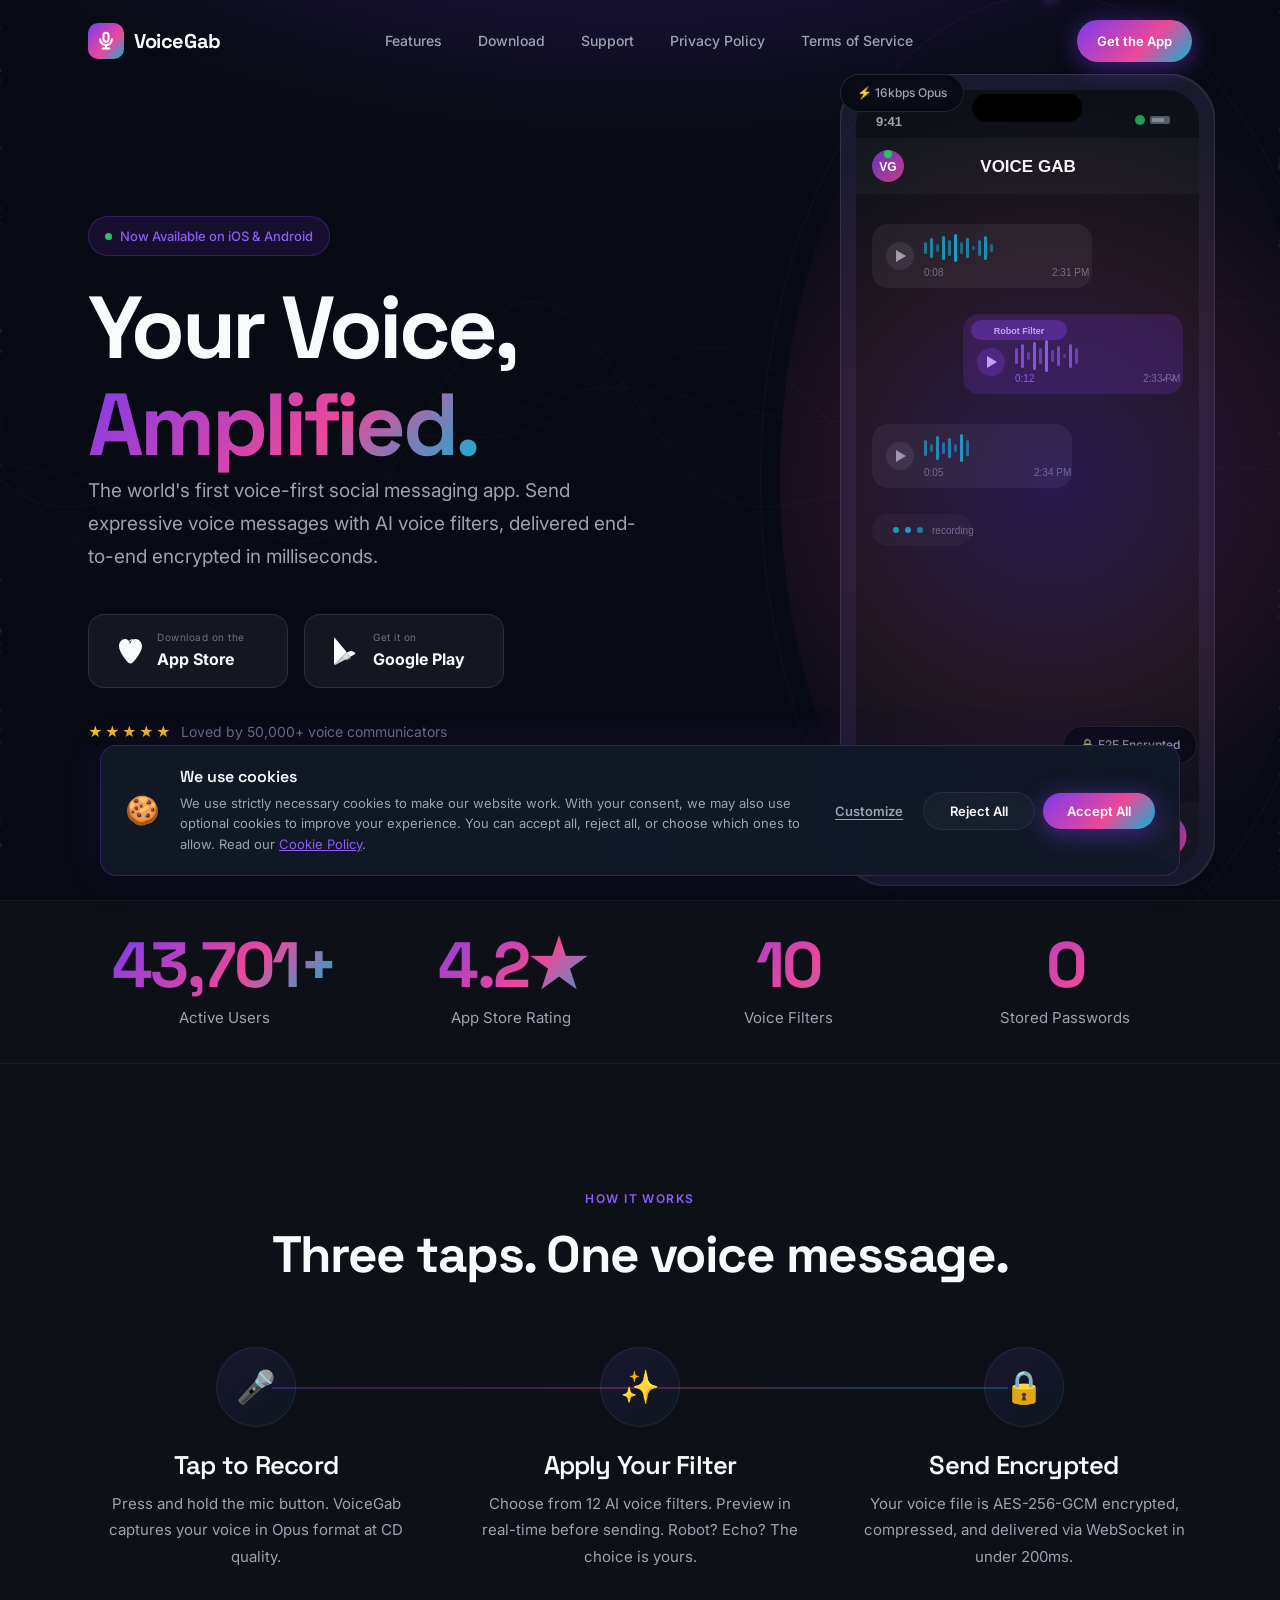
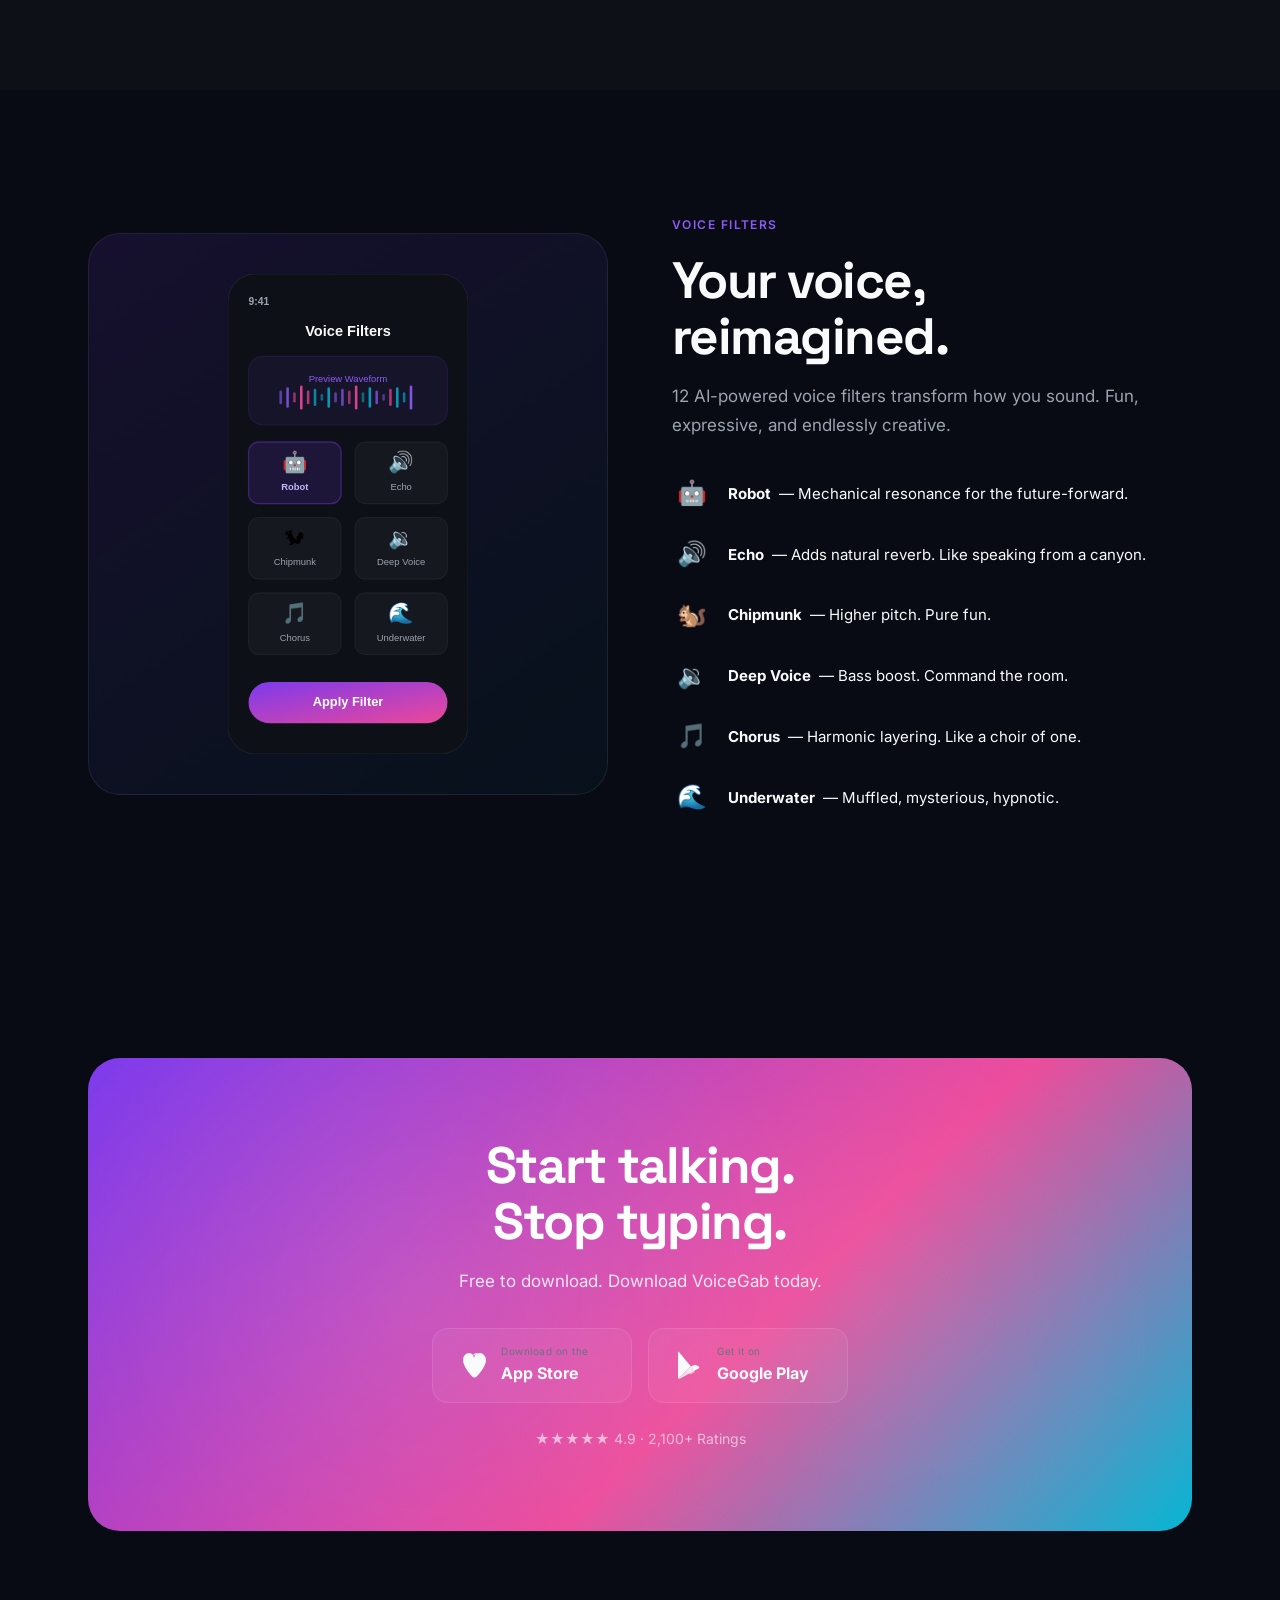
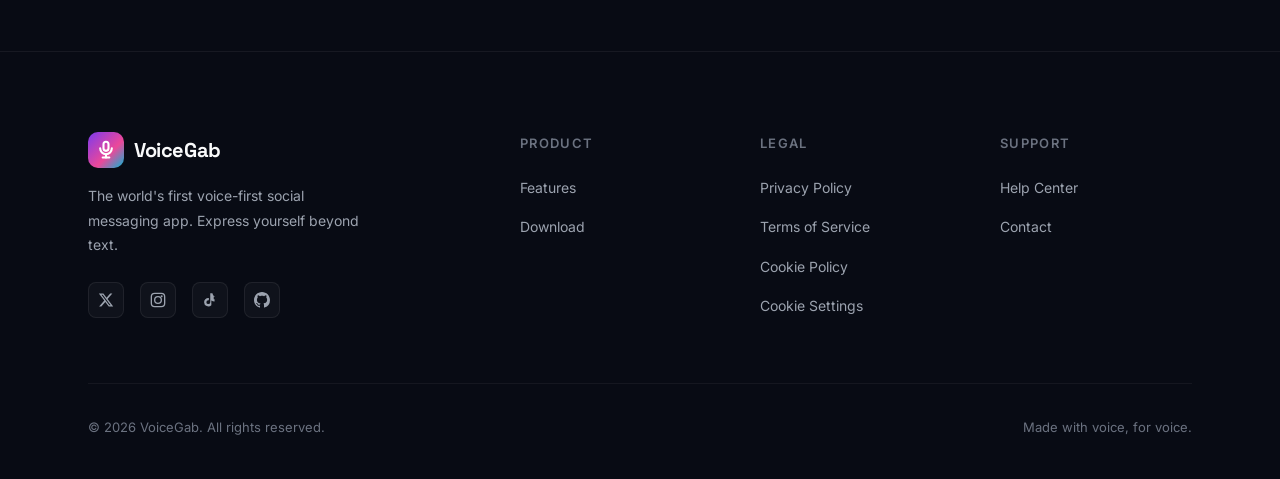
==== commit 983e1bcb: "Remove Features and Security sections from homepage" ====
--- a/index.html
+++ b/index.html
@@ -332,52 +332,6 @@
     </div>
   </section>
 
-  <!-- ═══ FEATURES ═══ -->
-  <section id="features">
-    <div class="container">
-      <div class="text-center reveal">
-        <span class="label">Features</span>
-        <h2 class="mt-16">Everything text can't say.</h2>
-        <p class="mt-16" style="max-width:560px;margin-left:auto;margin-right:auto;">
-          Emotion. Tone. Personality. Voice carries what text can never capture.
-        </p>
-      </div>
-
-      <div class="grid-3 mt-64">
-        <div class="card reveal reveal--delay-1">
-          <div class="feature-icon feature-icon--purple">&#x1F399;</div>
-          <h3>Crystal Clear Opus Audio</h3>
-          <p class="mt-8">16kbps Opus codec at 16kHz. Same quality as Discord, 87% smaller files than AAC. Your voice, faithfully reproduced.</p>
-        </div>
-        <div class="card reveal reveal--delay-2">
-          <div class="feature-icon feature-icon--pink">&#x1F916;</div>
-          <h3>AI Voice Filters</h3>
-          <p class="mt-8">Transform your voice in real-time. Robot, Echo, Chipmunk, Deep Voice and more. Every message tells its own story.</p>
-        </div>
-        <div class="card reveal reveal--delay-3">
-          <div class="feature-icon feature-icon--cyan">&#x1F512;</div>
-          <h3>End-to-End Encrypted</h3>
-          <p class="mt-8">AES-256-GCM encryption for every voice file. SQLCipher-encrypted local database. Only you and your recipient hear your messages.</p>
-        </div>
-        <div class="card reveal reveal--delay-1">
-          <div class="feature-icon feature-icon--cyan">&#x26A1;</div>
-          <h3>Instant Delivery</h3>
-          <p class="mt-8">WebSocket-powered real-time delivery. Messages arrive before you've put down your phone. No polling, no delays.</p>
-        </div>
-        <div class="card reveal reveal--delay-2">
-          <div class="feature-icon feature-icon--purple">&#x1F4F1;</div>
-          <h3>Works Offline</h3>
-          <p class="mt-8">Full offline support with local-first Drift SQLite database. Record and queue messages. Auto-sync when back online.</p>
-        </div>
-        <div class="card reveal reveal--delay-3">
-          <div class="feature-icon feature-icon--cyan">&#x1F514;</div>
-          <h3>Smart Notifications</h3>
-          <p class="mt-8">Firebase push notifications that respect your schedule. Tap a notification to jump directly into the conversation.</p>
-        </div>
-      </div>
-    </div>
-  </section>
-
   <!-- ═══ HOW IT WORKS ═══ -->
   <section style="background:var(--bg-secondary);">
     <div class="container">
@@ -425,55 +379,6 @@
             <li><span>&#x1F3B5;</span><span><strong>Chorus</strong> — Harmonic layering. Like a choir of one.</span></li>
             <li><span>&#x1F30A;</span><span><strong>Underwater</strong> — Muffled, mysterious, hypnotic.</span></li>
           </ul>
-        </div>
-      </div>
-    </div>
-  </section>
-
-  <!-- ═══ SECURITY ═══ -->
-  <section style="background:var(--bg-secondary);">
-    <div class="container">
-      <div class="feature-row reveal">
-        <div>
-          <span class="label">Security</span>
-          <h2 class="mt-16">Privacy isn't optional.</h2>
-          <p class="mt-16">VoiceGab was built security-first. Every architectural decision prioritizes your privacy over feature velocity.</p>
-          <ul class="security-list mt-32">
-            <li>
-              <svg viewBox="0 0 24 24" fill="none" stroke="currentColor" stroke-width="2.5" stroke-linecap="round" stroke-linejoin="round"><path d="M20 6L9 17l-5-5"/></svg>
-              AES-256-GCM voice file encryption at rest
-            </li>
-            <li>
-              <svg viewBox="0 0 24 24" fill="none" stroke="currentColor" stroke-width="2.5" stroke-linecap="round" stroke-linejoin="round"><path d="M20 6L9 17l-5-5"/></svg>
-              SQLCipher encrypted local database (256K PBKDF2 iterations)
-            </li>
-            <li>
-              <svg viewBox="0 0 24 24" fill="none" stroke="currentColor" stroke-width="2.5" stroke-linecap="round" stroke-linejoin="round"><path d="M20 6L9 17l-5-5"/></svg>
-              Certificate-pinned HTTPS (TLS 1.3 only)
-            </li>
-            <li>
-              <svg viewBox="0 0 24 24" fill="none" stroke="currentColor" stroke-width="2.5" stroke-linecap="round" stroke-linejoin="round"><path d="M20 6L9 17l-5-5"/></svg>
-              HMAC-SHA256 signed API requests (anti-replay)
-            </li>
-            <li>
-              <svg viewBox="0 0 24 24" fill="none" stroke="currentColor" stroke-width="2.5" stroke-linecap="round" stroke-linejoin="round"><path d="M20 6L9 17l-5-5"/></svg>
-              Zero plaintext voice files ever written to disk
-            </li>
-          </ul>
-        </div>
-        <div class="security-shield flex-center">
-          <div class="security-shield__bg"></div>
-          <svg width="200" height="240" viewBox="0 0 200 240" fill="none" class="animate-float" style="position:relative;z-index:1;">
-            <defs>
-              <linearGradient id="shield-grad" x1="0%" y1="0%" x2="100%" y2="100%">
-                <stop offset="0%" style="stop-color:#7C3AED"/>
-                <stop offset="100%" style="stop-color:#06B6D4"/>
-              </linearGradient>
-            </defs>
-            <path d="M100 10 L180 50 L180 120 C180 170 140 210 100 230 C60 210 20 170 20 120 L20 50 Z" fill="url(#shield-grad)" opacity="0.15" stroke="url(#shield-grad)" stroke-width="2"/>
-            <path d="M100 40 L155 65 L155 115 C155 150 130 180 100 195 C70 180 45 150 45 115 L45 65 Z" fill="url(#shield-grad)" opacity="0.1"/>
-            <path d="M78 120 L95 137 L125 100" stroke="#22C55E" stroke-width="6" stroke-linecap="round" stroke-linejoin="round" fill="none"/>
-          </svg>
         </div>
       </div>
     </div>
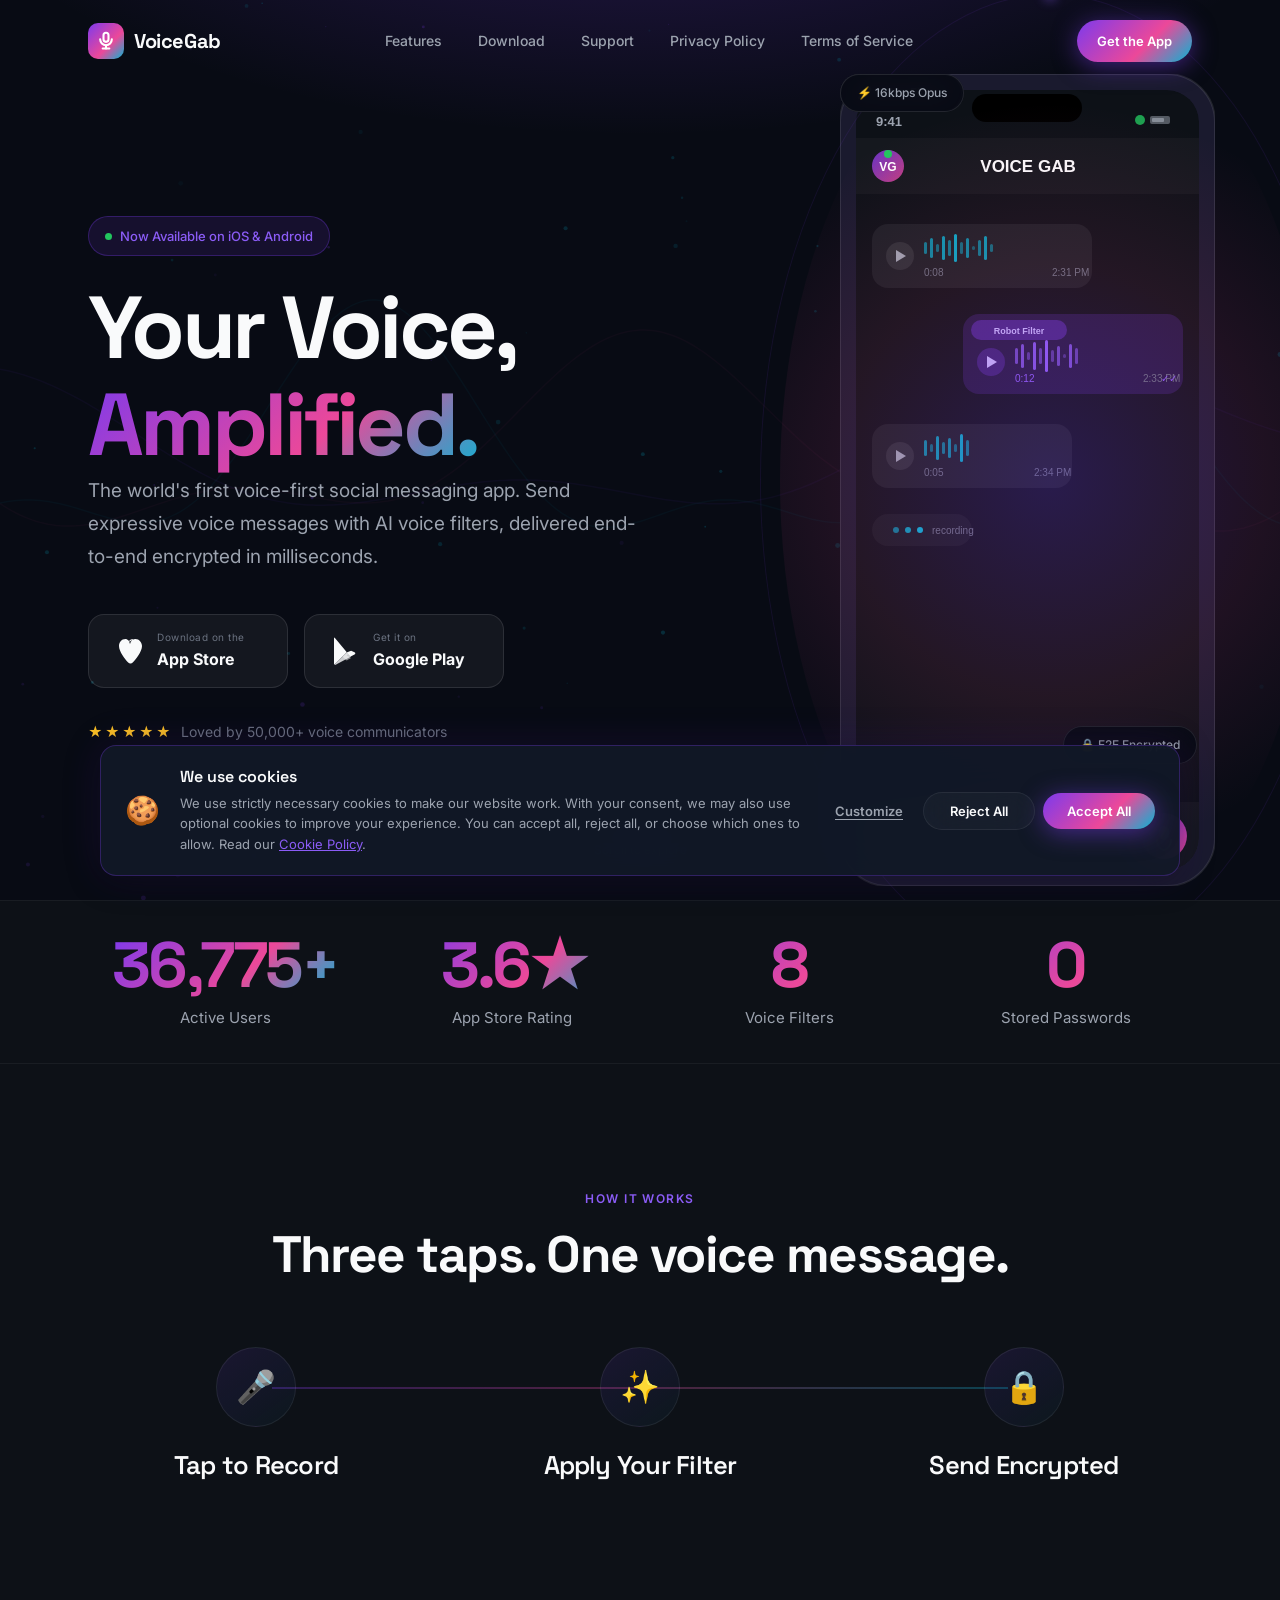
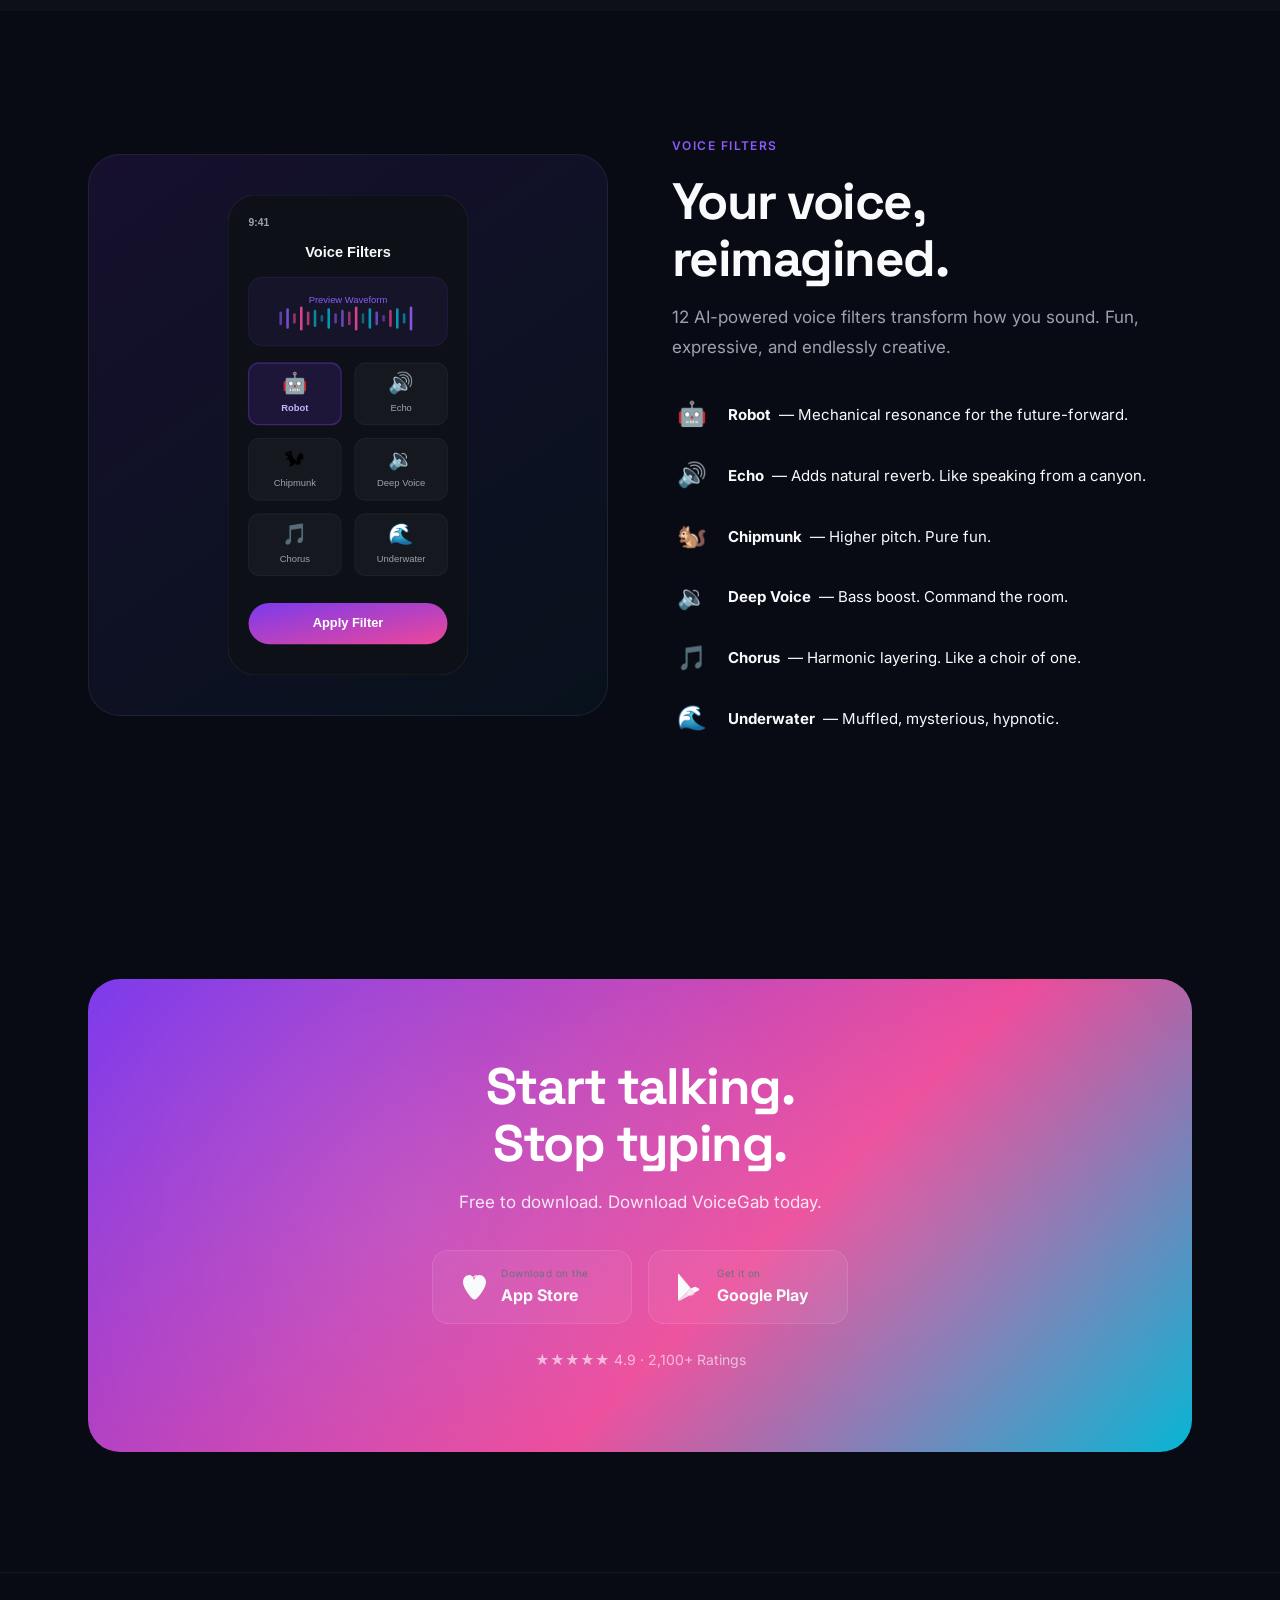
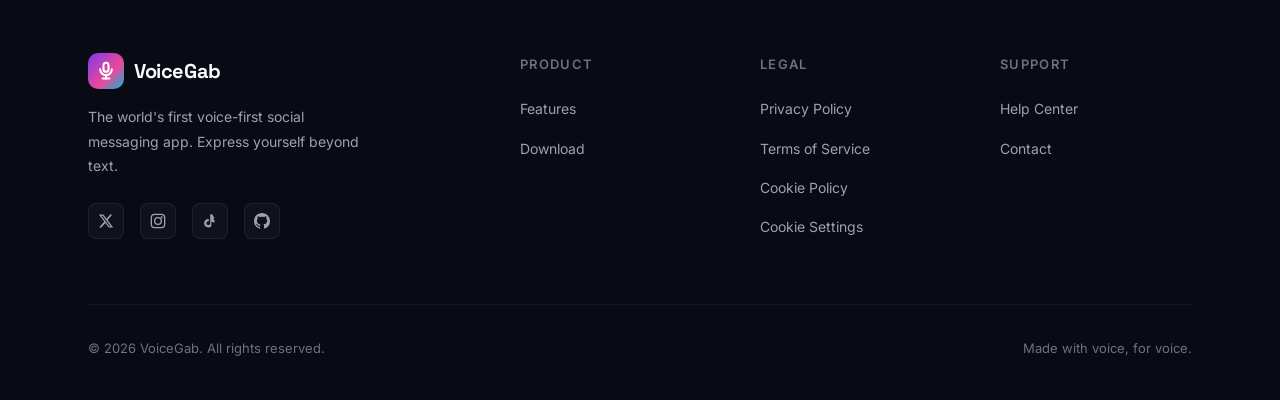
==== commit 8b8ab184: "Remove How It Works step descriptions" ====
--- a/index.html
+++ b/index.html
@@ -344,17 +344,14 @@
         <div class="step reveal reveal--delay-1">
           <div class="step__number">&#x1F3A4;</div>
           <h3>Tap to Record</h3>
-          <p class="mt-8">Press and hold the mic button. VoiceGab captures your voice in Opus format at CD quality.</p>
         </div>
         <div class="step reveal reveal--delay-2">
           <div class="step__number">&#x2728;</div>
           <h3>Apply Your Filter</h3>
-          <p class="mt-8">Choose from 12 AI voice filters. Preview in real-time before sending. Robot? Echo? The choice is yours.</p>
         </div>
         <div class="step reveal reveal--delay-3">
           <div class="step__number">&#x1F512;</div>
           <h3>Send Encrypted</h3>
-          <p class="mt-8">Your voice file is AES-256-GCM encrypted, compressed, and delivered via WebSocket in under 200ms.</p>
         </div>
       </div>
     </div>
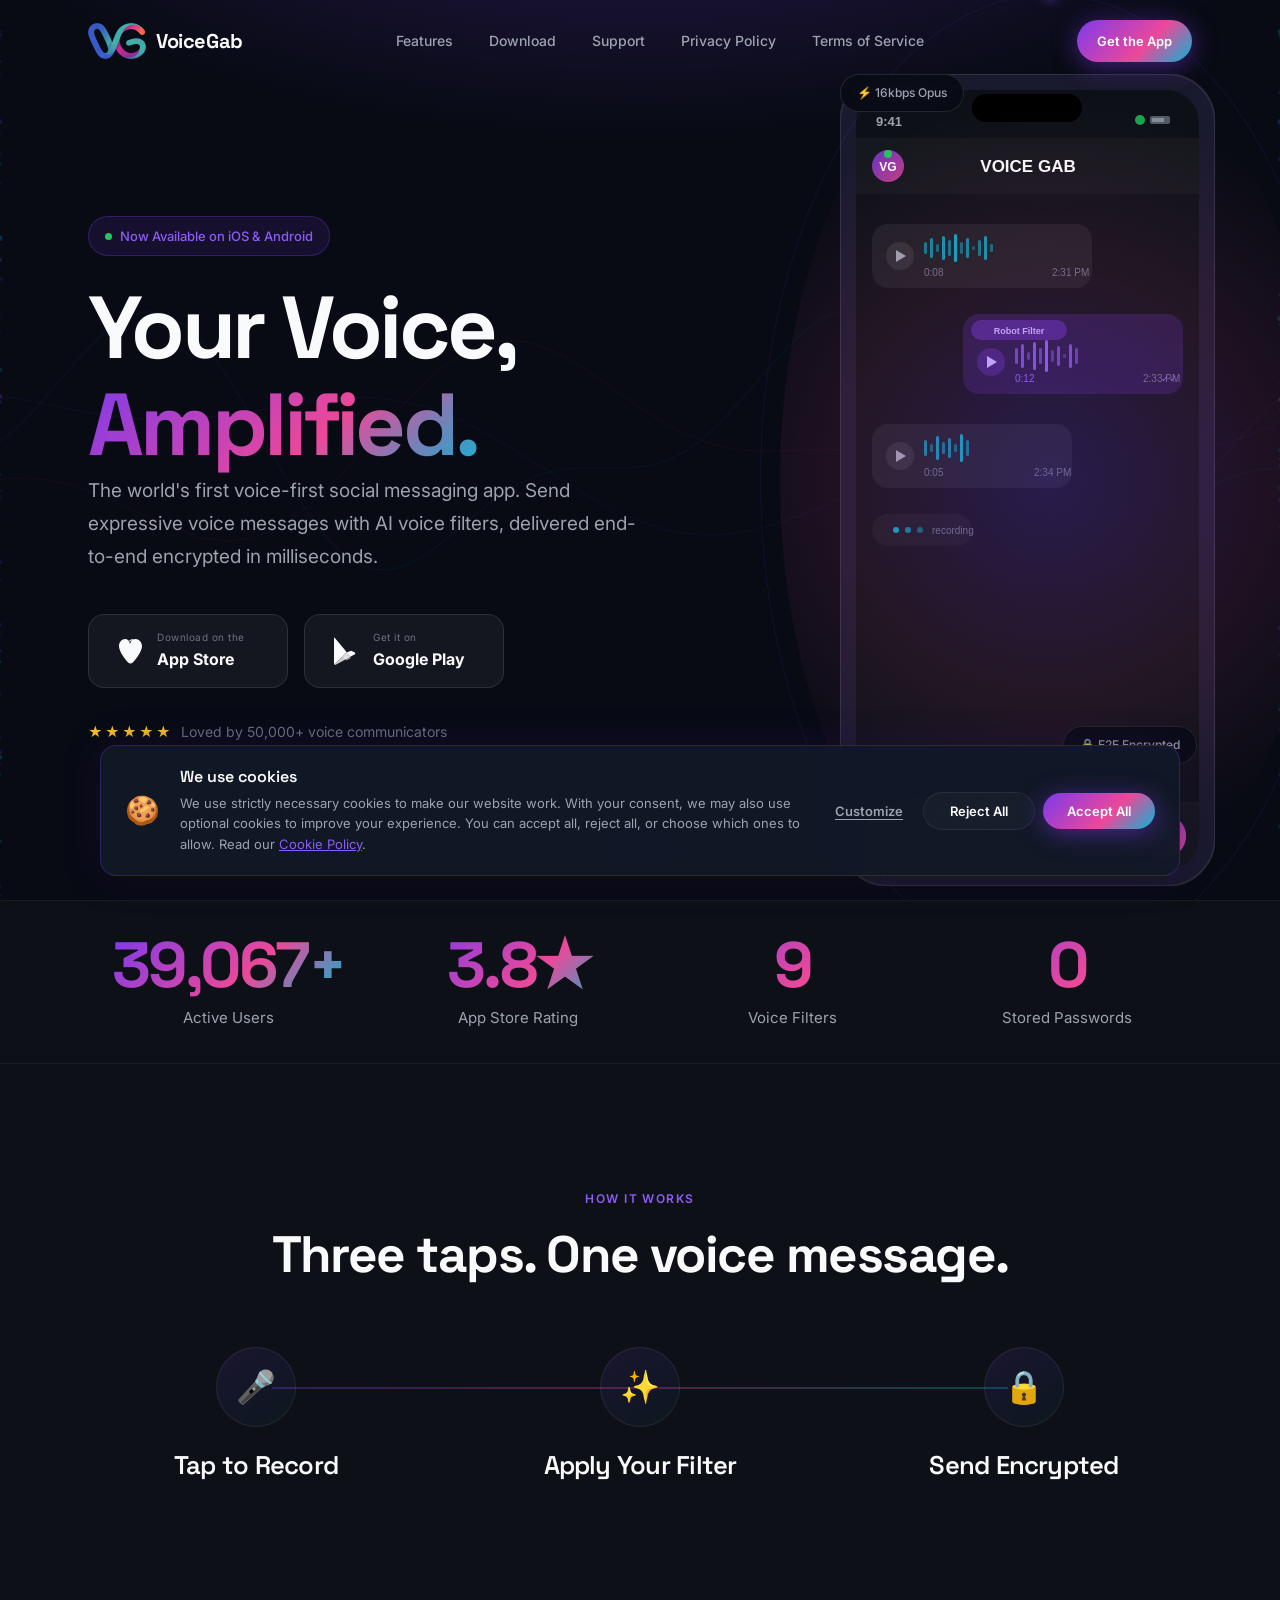
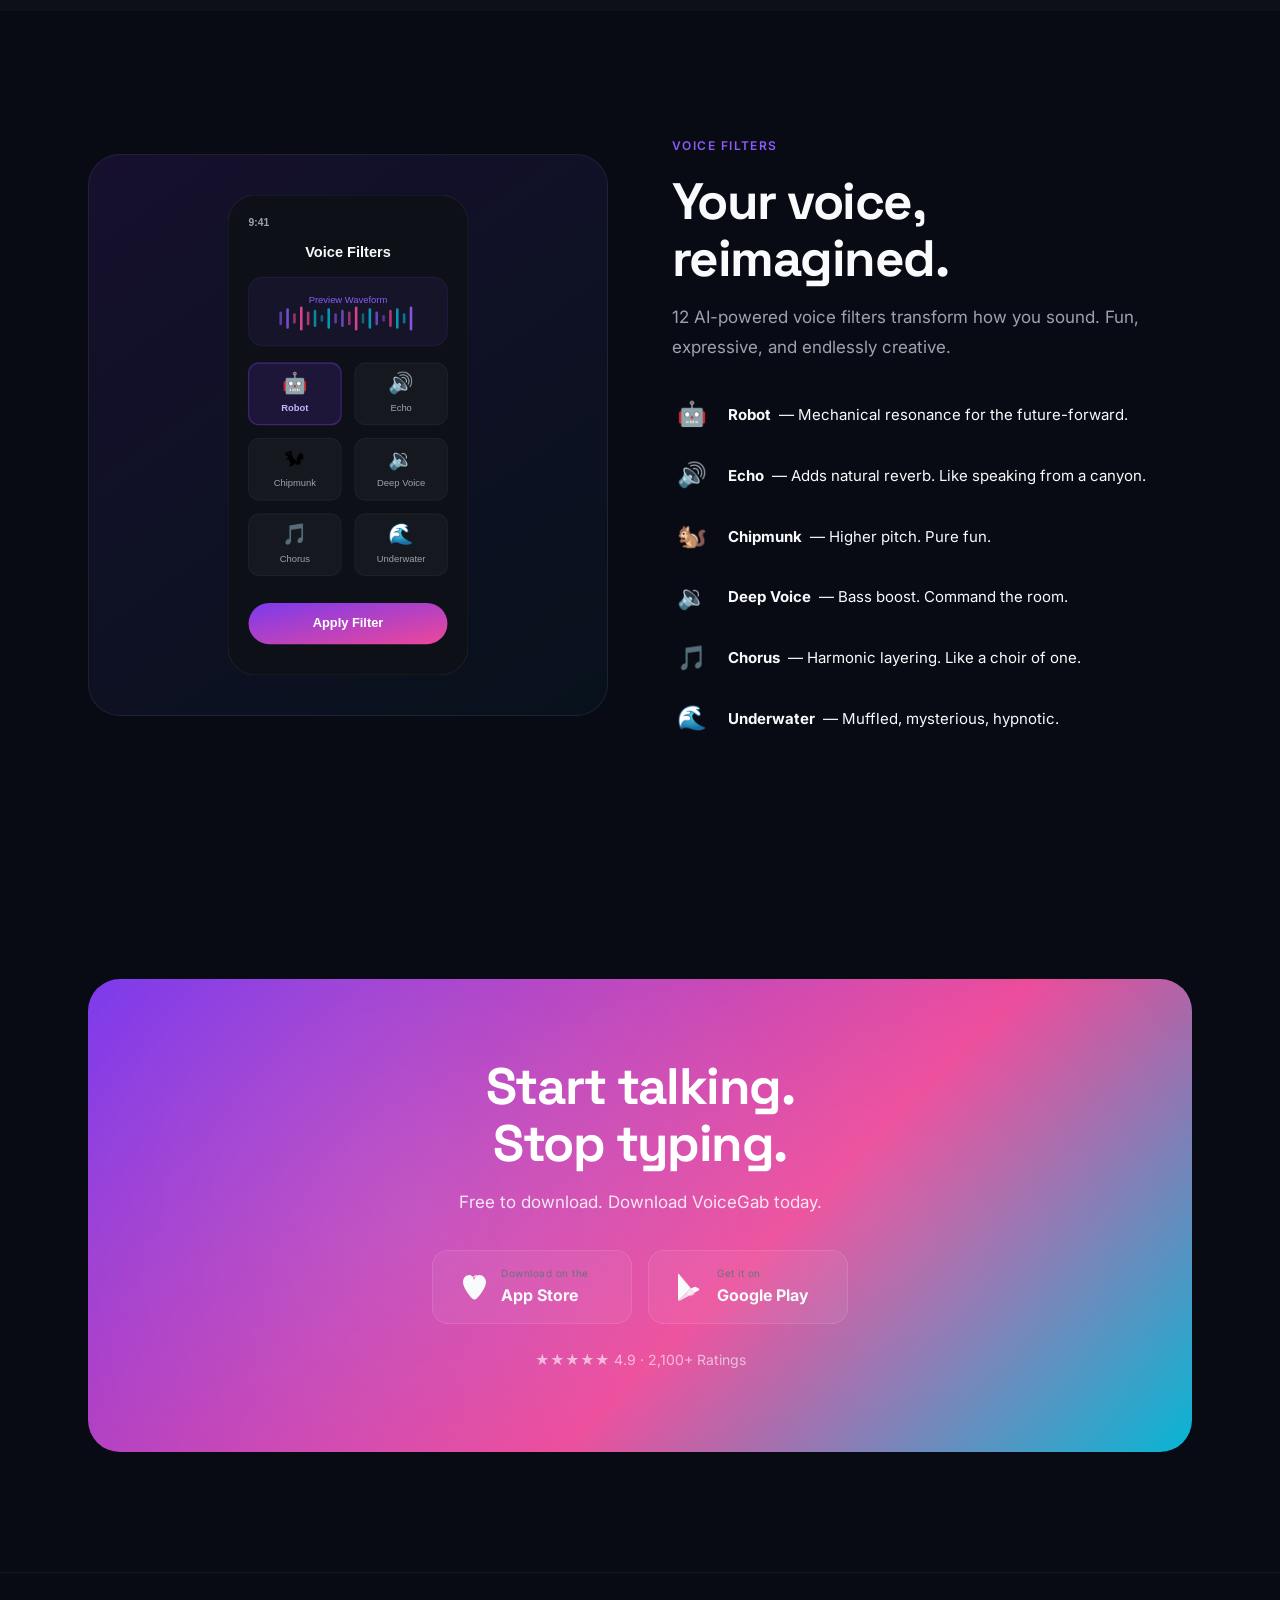
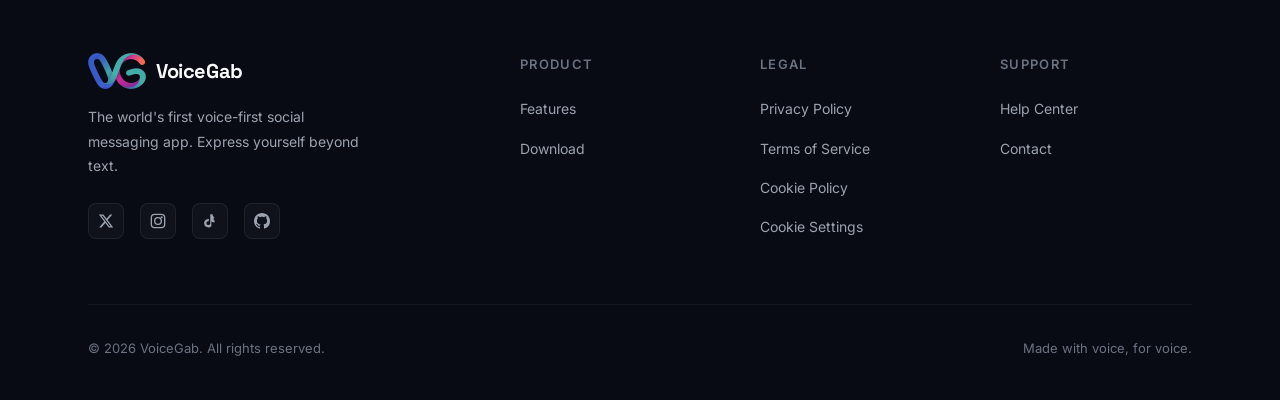
==== commit 254080a8: "Use VG logo for navbar, footer, favicons, app icon, and share image" ====
--- a/index.html
+++ b/index.html
@@ -25,7 +25,6 @@
   <link rel="canonical" href="https://voicegab.com">
 
   <!-- Favicon -->
-  <link rel="icon" type="image/svg+xml" href="assets/img/app-icon.svg">
   <link rel="icon" type="image/png" sizes="32x32" href="assets/img/favicon-32.png">
   <link rel="apple-touch-icon" sizes="180x180" href="assets/img/apple-touch-icon.png">
 
@@ -35,9 +34,9 @@
   <link href="https://fonts.googleapis.com/css2?family=Inter:wght@400;500;600&family=Space+Grotesk:wght@600;700;800&display=swap" rel="stylesheet">
 
   <!-- Styles -->
-  <link rel="stylesheet" href="assets/css/design-system.css?v=2">
-  <link rel="stylesheet" href="assets/css/components.css?v=2">
-  <link rel="stylesheet" href="assets/css/animations.css?v=2">
+  <link rel="stylesheet" href="assets/css/design-system.css?v=3">
+  <link rel="stylesheet" href="assets/css/components.css?v=3">
+  <link rel="stylesheet" href="assets/css/animations.css?v=3">
 
   <!-- Theme color -->
   <meta name="theme-color" content="#080B14">
@@ -208,14 +207,7 @@
     <div class="container">
       <div class="navbar__inner">
         <a href="index.html" class="navbar__logo" aria-label="VoiceGab Home">
-          <div class="navbar__logo-icon">
-            <svg viewBox="0 0 24 24" fill="none" stroke="white" stroke-width="2.5" stroke-linecap="round">
-              <rect x="9" y="2" width="6" height="11" rx="3"/>
-              <path d="M5 10a7 7 0 0 0 14 0"/>
-              <line x1="12" y1="17" x2="12" y2="21"/>
-              <line x1="8" y1="21" x2="16" y2="21"/>
-            </svg>
-          </div>
+          <img class="navbar__logo-img" src="assets/img/logo.png" alt="" width="58" height="36">
           VoiceGab
         </a>
 
@@ -418,14 +410,7 @@
       <div class="footer__grid">
         <div class="footer__brand">
           <a href="index.html" class="navbar__logo">
-            <div class="navbar__logo-icon">
-              <svg viewBox="0 0 24 24" fill="none" stroke="white" stroke-width="2.5" stroke-linecap="round" width="20" height="20">
-                <rect x="9" y="2" width="6" height="11" rx="3"/>
-                <path d="M5 10a7 7 0 0 0 14 0"/>
-                <line x1="12" y1="17" x2="12" y2="21"/>
-                <line x1="8" y1="21" x2="16" y2="21"/>
-              </svg>
-            </div>
+            <img class="navbar__logo-img" src="assets/img/logo.png" alt="" width="58" height="36">
             VoiceGab
           </a>
           <p>The world's first voice-first social messaging app. Express yourself beyond text.</p>
@@ -480,8 +465,8 @@
   </footer>
 
   <!-- Scripts -->
-  <script src="assets/js/main.js?v=2" defer></script>
-  <script src="assets/js/waveform.js?v=2" defer></script>
-  <script src="assets/js/counter.js?v=2" defer></script>
+  <script src="assets/js/main.js?v=3" defer></script>
+  <script src="assets/js/waveform.js?v=3" defer></script>
+  <script src="assets/js/counter.js?v=3" defer></script>
 </body>
 </html>
--- a/assets/css/components.css
+++ b/assets/css/components.css
@@ -98,15 +98,10 @@
   text-decoration: none;
   color: var(--text-primary);
 }
-.navbar__logo-icon {
-  width: 36px; height: 36px;
-  background: var(--gradient-brand);
-  border-radius: 10px;
-  display: flex; align-items: center; justify-content: center;
-}
-.navbar__logo-icon svg {
-  width: 20px;
-  height: 20px;
+.navbar__logo-img {
+  height: 36px;
+  width: auto;
+  flex-shrink: 0;
 }
 .navbar__links {
   display: flex;
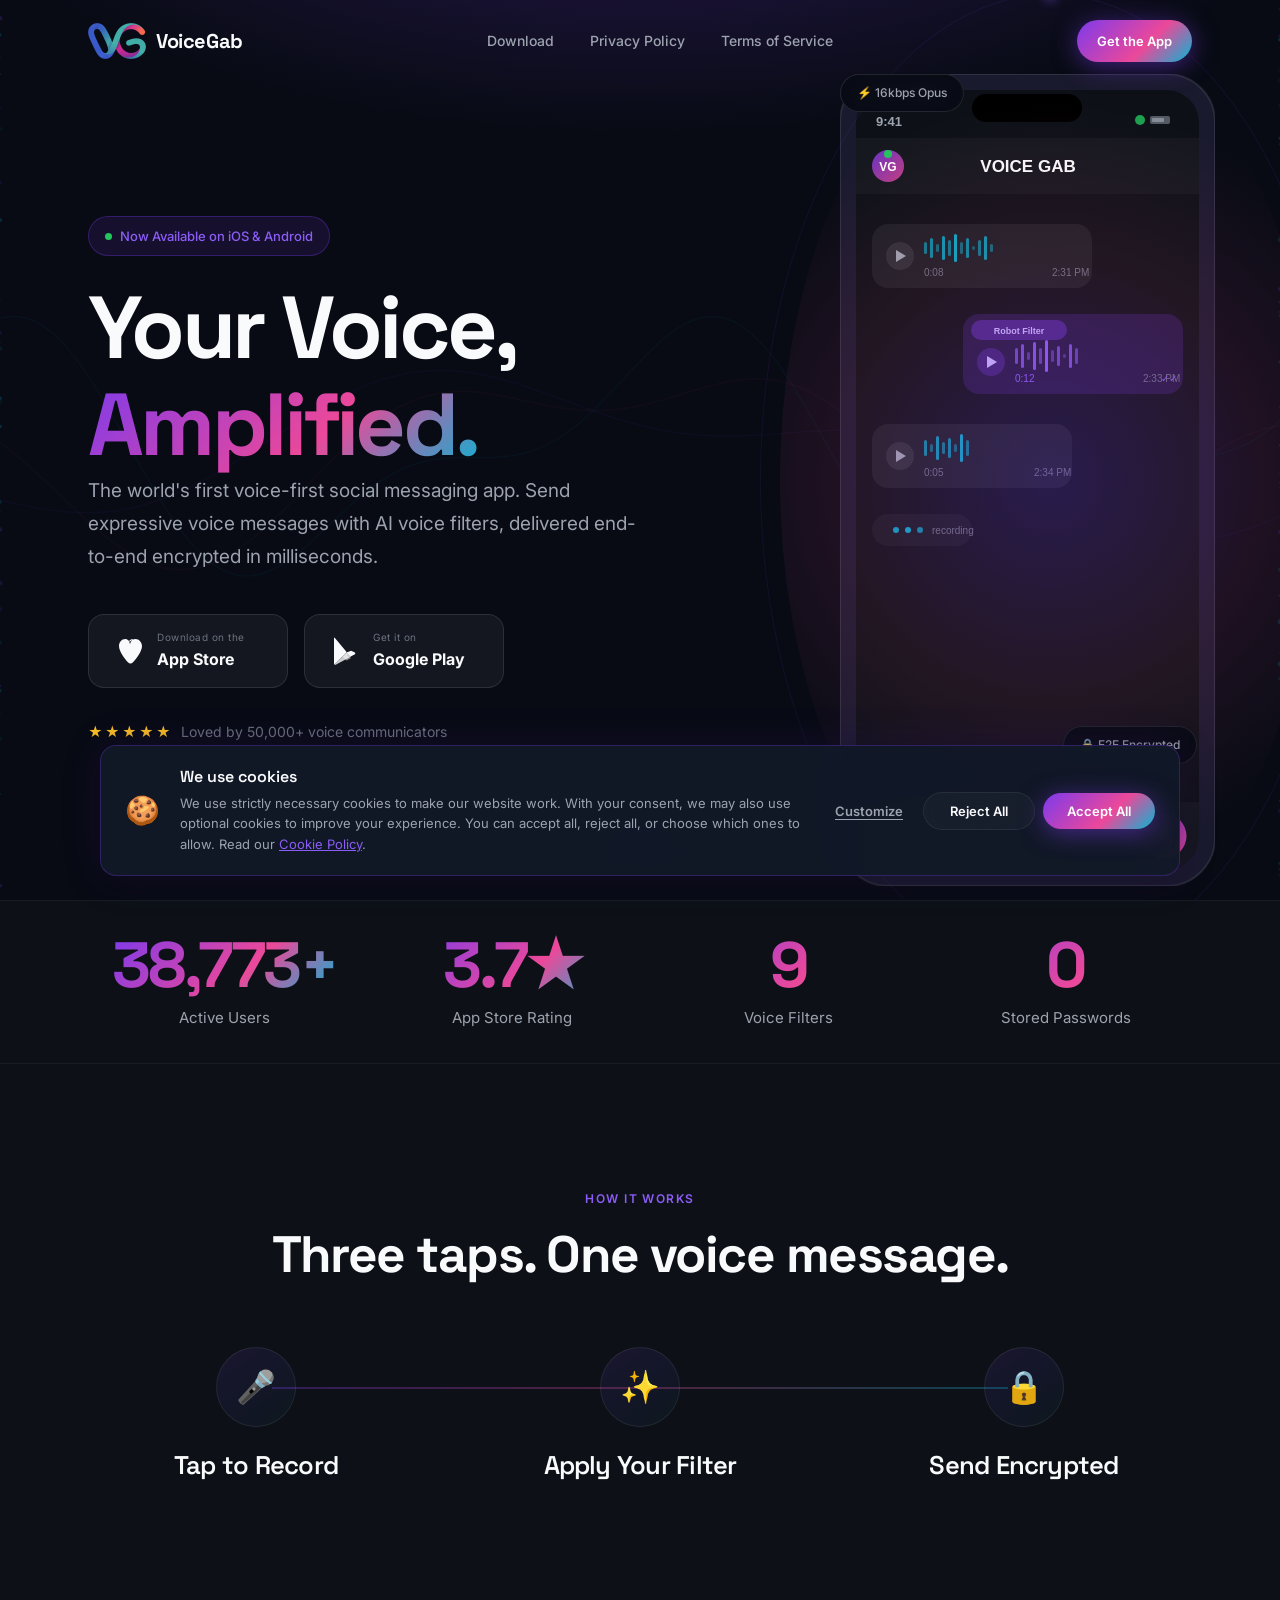
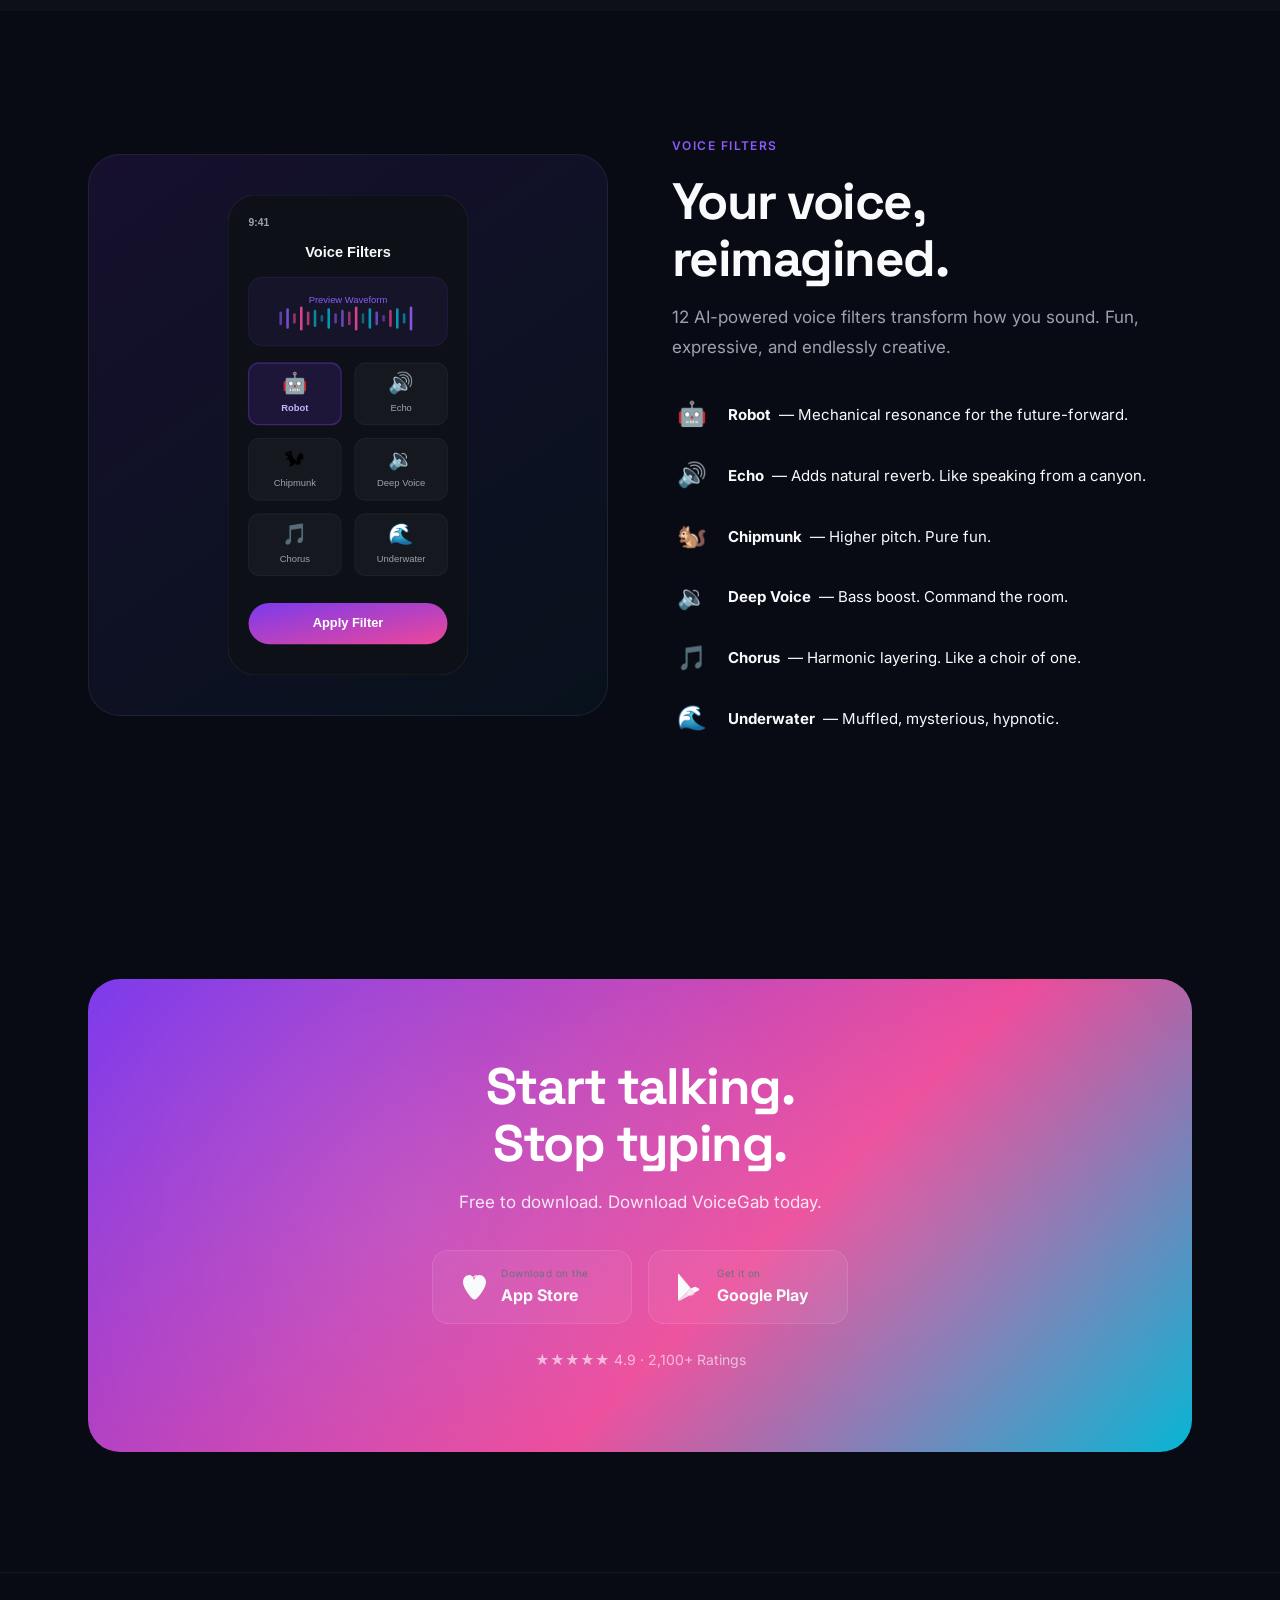
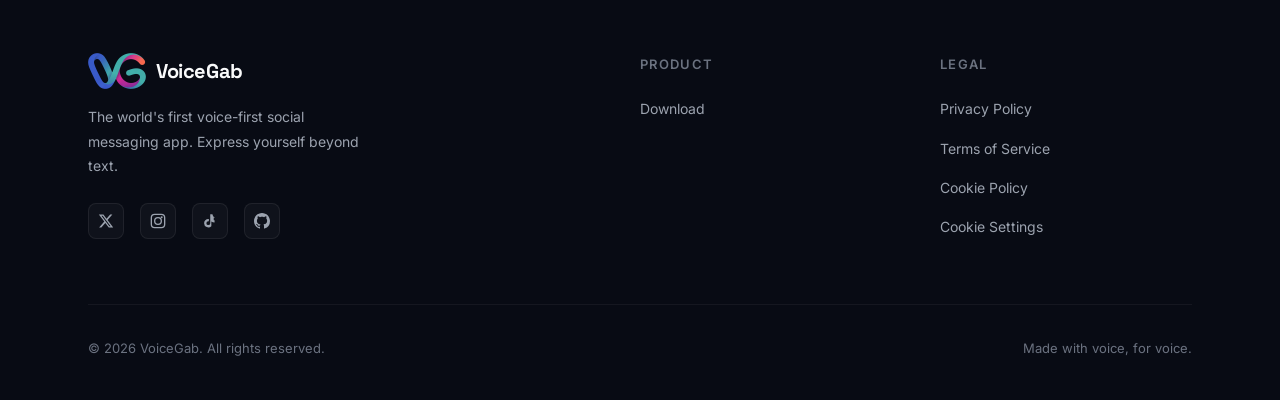
==== commit b2c30f64: "Remove Features and Support from header and footer" ====
--- a/index.html
+++ b/index.html
@@ -34,9 +34,9 @@
   <link href="https://fonts.googleapis.com/css2?family=Inter:wght@400;500;600&family=Space+Grotesk:wght@600;700;800&display=swap" rel="stylesheet">
 
   <!-- Styles -->
-  <link rel="stylesheet" href="assets/css/design-system.css?v=3">
-  <link rel="stylesheet" href="assets/css/components.css?v=3">
-  <link rel="stylesheet" href="assets/css/animations.css?v=3">
+  <link rel="stylesheet" href="assets/css/design-system.css?v=4">
+  <link rel="stylesheet" href="assets/css/components.css?v=4">
+  <link rel="stylesheet" href="assets/css/animations.css?v=4">
 
   <!-- Theme color -->
   <meta name="theme-color" content="#080B14">
@@ -212,9 +212,7 @@
         </a>
 
         <ul class="navbar__links">
-          <li><a href="features.html">Features</a></li>
           <li><a href="download.html">Download</a></li>
-          <li><a href="support.html">Support</a></li>
           <li><a href="privacy.html">Privacy Policy</a></li>
           <li><a href="terms.html">Terms of Service</a></li>
         </ul>
@@ -233,9 +231,7 @@
 
     <div class="navbar__mobile-menu" role="dialog" aria-label="Mobile menu">
       <a href="index.html">Home</a>
-      <a href="features.html">Features</a>
       <a href="download.html">Download</a>
-      <a href="support.html">Support</a>
       <a href="privacy.html">Privacy</a>
       <a href="terms.html">Terms</a>
       <div style="margin-top: auto;">
@@ -433,7 +429,6 @@
         <div class="footer__col">
           <h5>Product</h5>
           <ul>
-            <li><a href="features.html">Features</a></li>
             <li><a href="download.html">Download</a></li>
           </ul>
         </div>
@@ -447,14 +442,6 @@
             <li><button type="button" class="footer__link-btn" data-cookie-settings>Cookie Settings</button></li>
           </ul>
         </div>
-
-        <div class="footer__col">
-          <h5>Support</h5>
-          <ul>
-            <li><a href="support.html">Help Center</a></li>
-            <li><a href="support.html#contact">Contact</a></li>
-          </ul>
-        </div>
       </div>
 
       <div class="footer__bottom">
@@ -465,8 +452,8 @@
   </footer>
 
   <!-- Scripts -->
-  <script src="assets/js/main.js?v=3" defer></script>
-  <script src="assets/js/waveform.js?v=3" defer></script>
-  <script src="assets/js/counter.js?v=3" defer></script>
+  <script src="assets/js/main.js?v=4" defer></script>
+  <script src="assets/js/waveform.js?v=4" defer></script>
+  <script src="assets/js/counter.js?v=4" defer></script>
 </body>
 </html>
--- a/assets/css/components.css
+++ b/assets/css/components.css
@@ -236,7 +236,7 @@
 }
 .footer__grid {
   display: grid;
-  grid-template-columns: 2fr 1fr 1fr 1fr;
+  grid-template-columns: 2fr 1fr 1fr;
   gap: 48px;
   margin-bottom: 64px;
 }
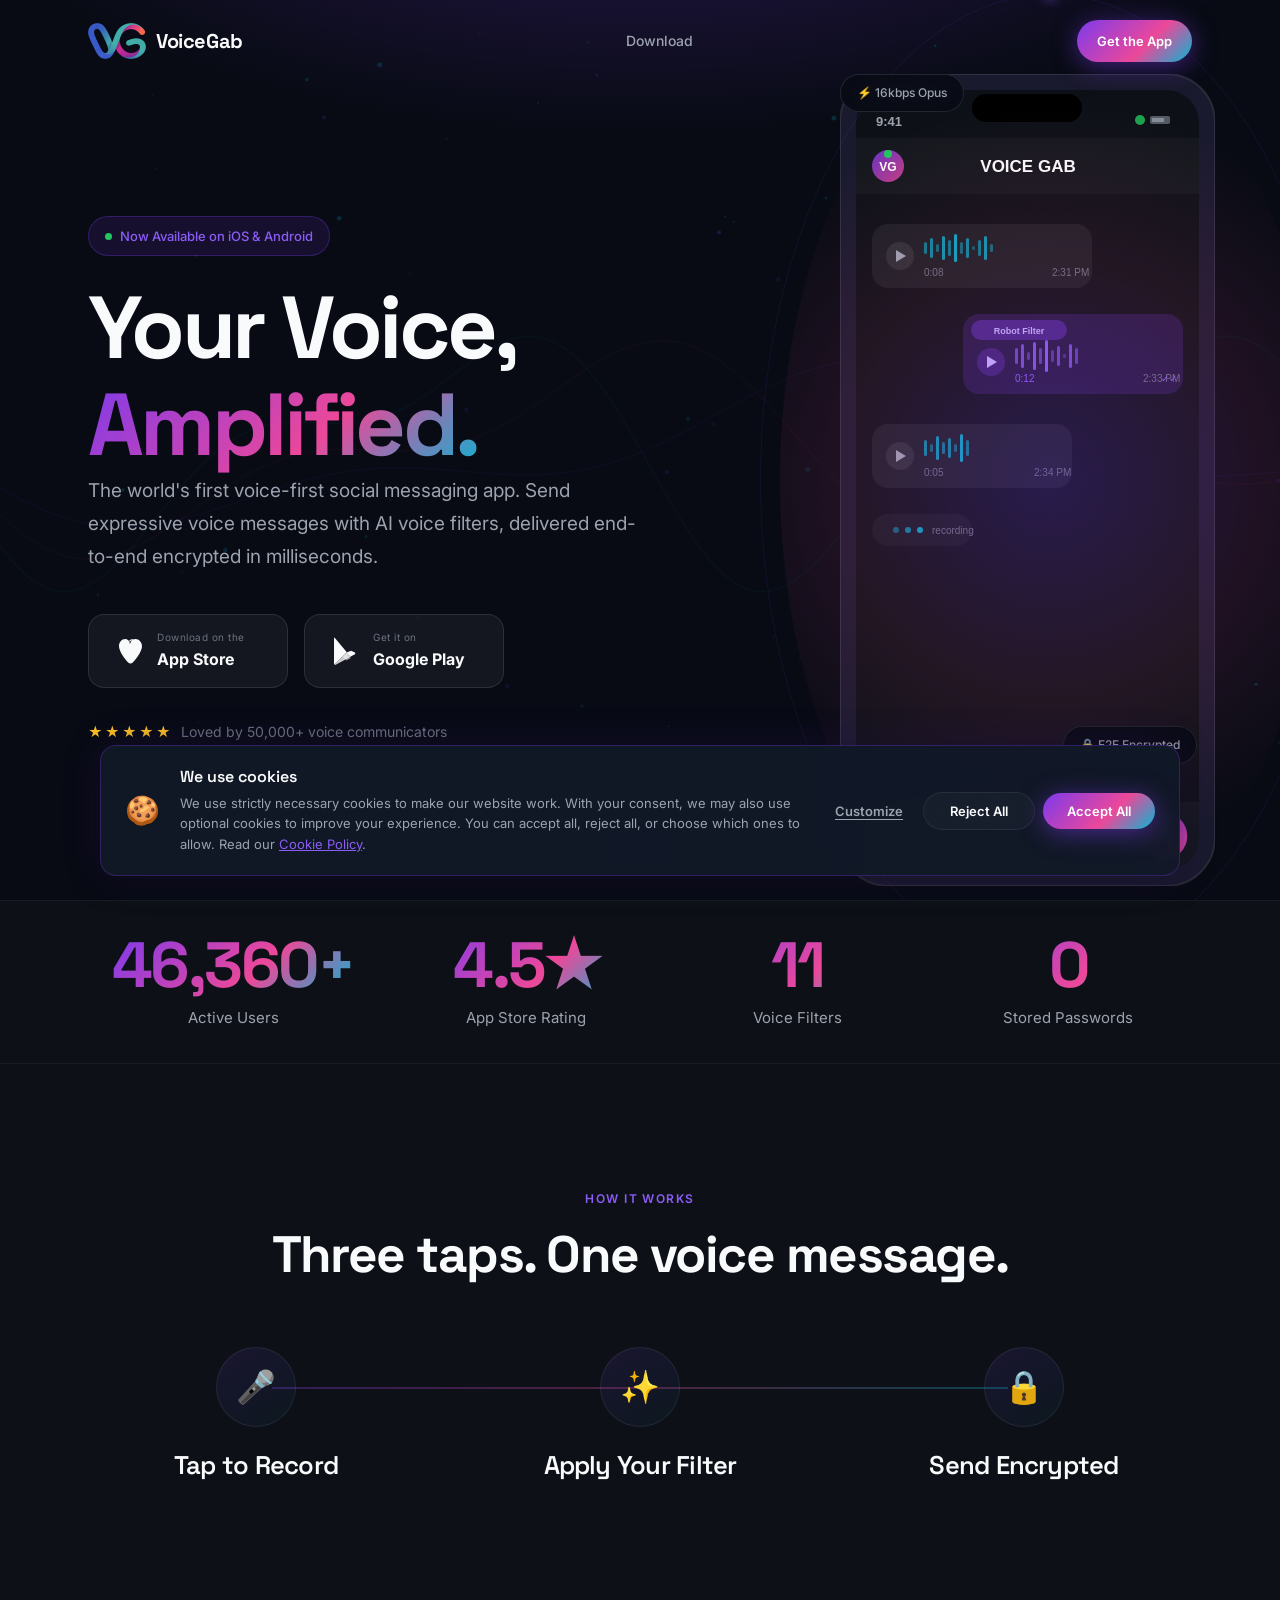
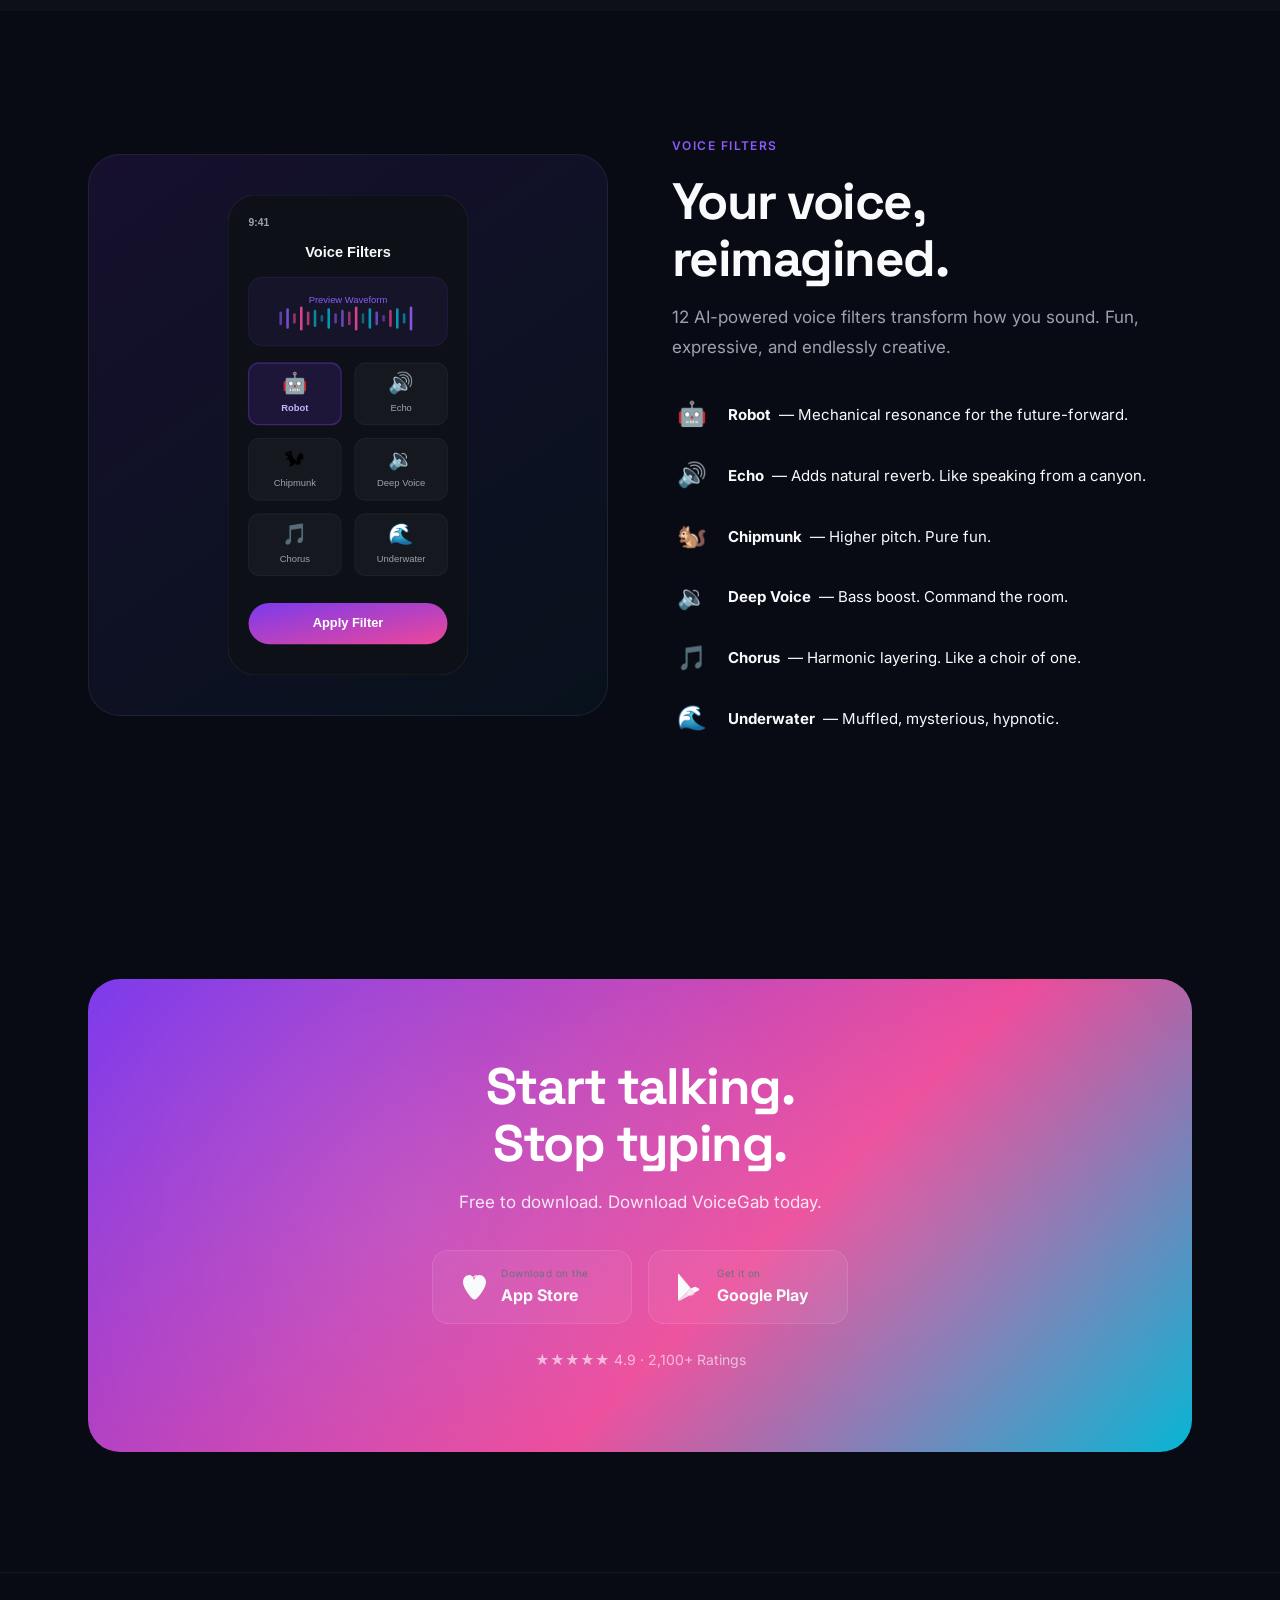
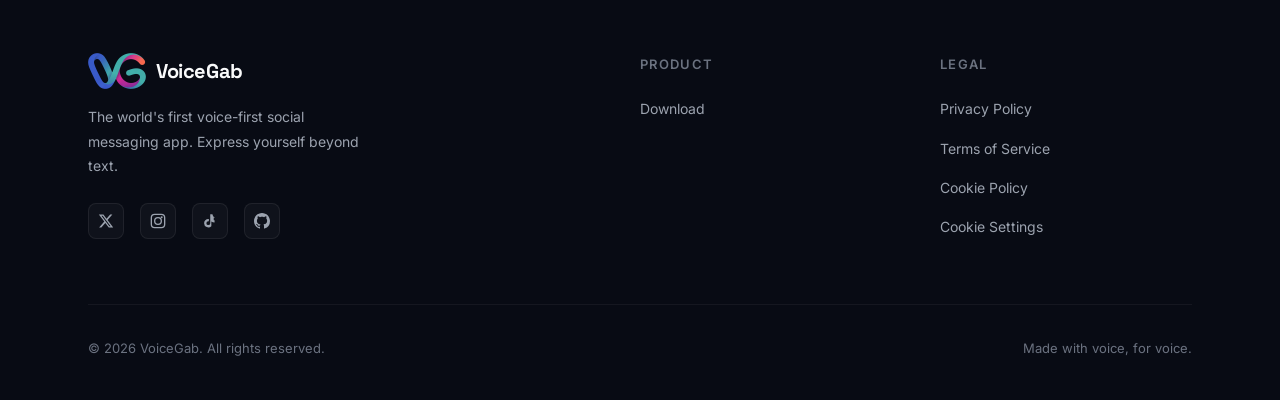
==== commit 729c9294: "Remove Privacy Policy and Terms of Service from header" ====
--- a/index.html
+++ b/index.html
@@ -213,8 +213,6 @@
 
         <ul class="navbar__links">
           <li><a href="download.html">Download</a></li>
-          <li><a href="privacy.html">Privacy Policy</a></li>
-          <li><a href="terms.html">Terms of Service</a></li>
         </ul>
 
         <div class="navbar__cta">
@@ -232,8 +230,6 @@
     <div class="navbar__mobile-menu" role="dialog" aria-label="Mobile menu">
       <a href="index.html">Home</a>
       <a href="download.html">Download</a>
-      <a href="privacy.html">Privacy</a>
-      <a href="terms.html">Terms</a>
       <div style="margin-top: auto;">
         <a href="download.html" class="btn btn--primary btn--large" style="width:100%;justify-content:center;">Get the App</a>
       </div>
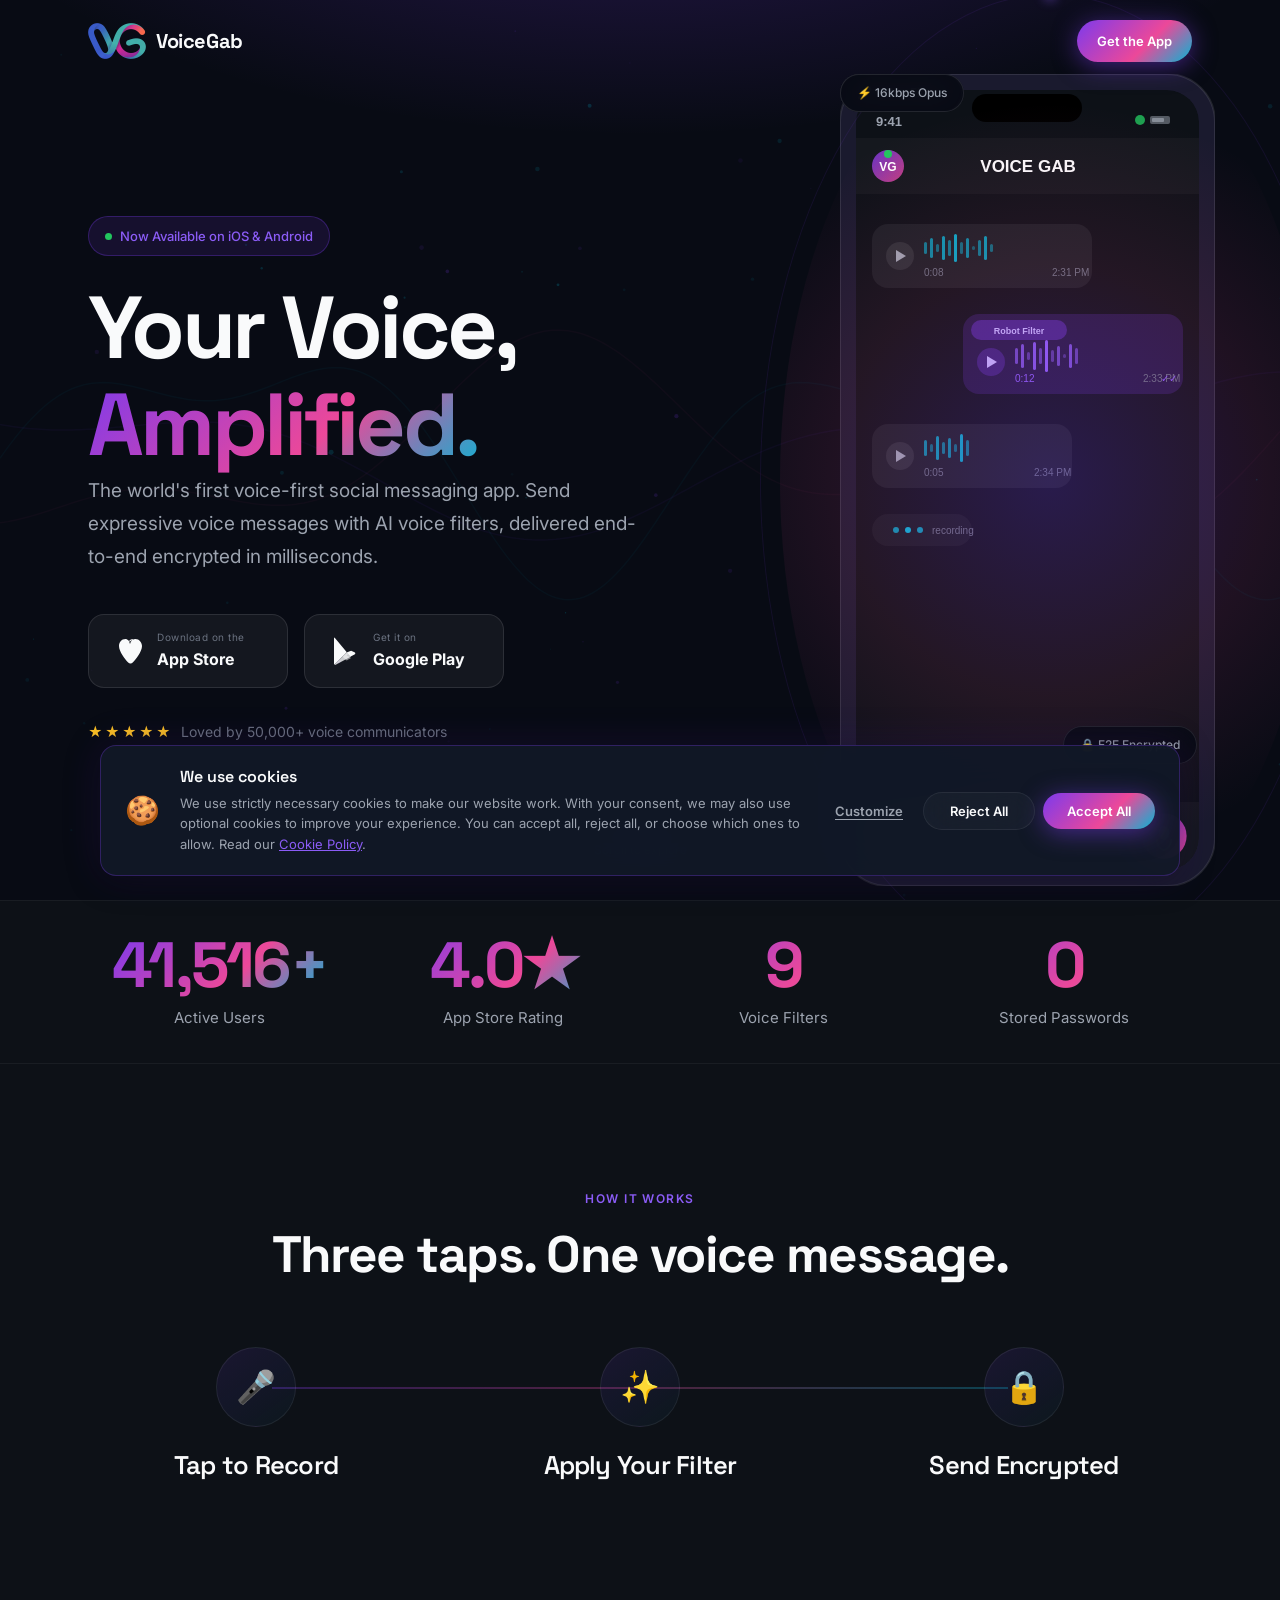
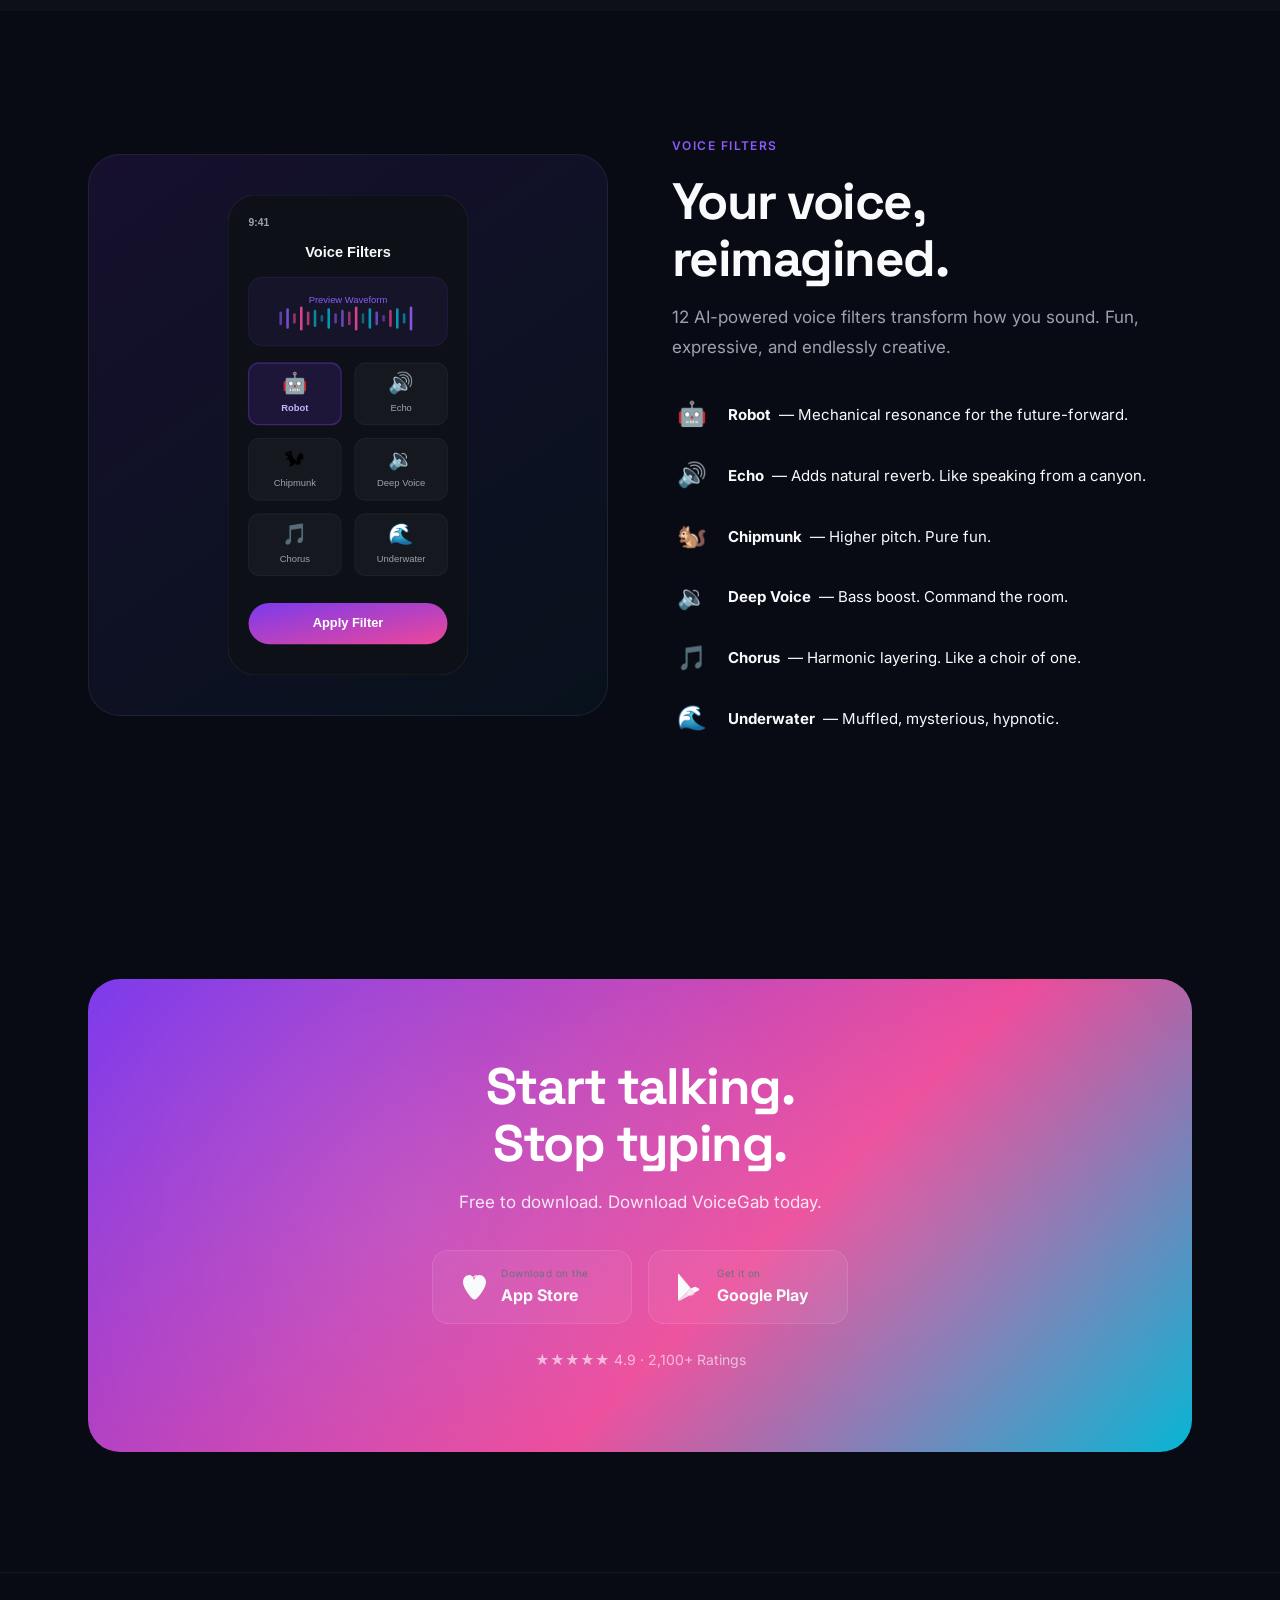
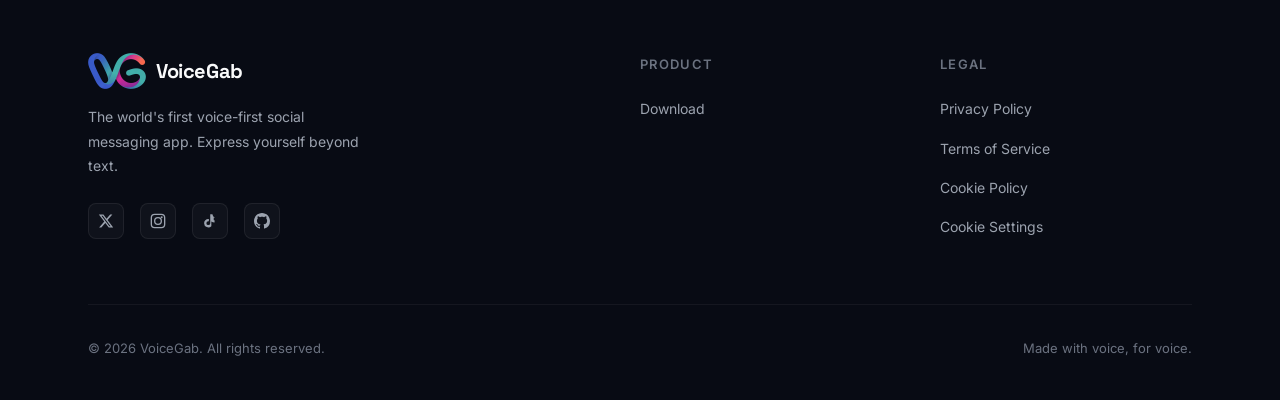
==== commit 5710296c: "Remove Download from header" ====
--- a/index.html
+++ b/index.html
@@ -211,9 +211,6 @@
           VoiceGab
         </a>
 
-        <ul class="navbar__links">
-          <li><a href="download.html">Download</a></li>
-        </ul>
 
         <div class="navbar__cta">
           <a href="download.html" class="btn btn--primary btn--small">Get the App</a>
@@ -229,7 +226,6 @@
 
     <div class="navbar__mobile-menu" role="dialog" aria-label="Mobile menu">
       <a href="index.html">Home</a>
-      <a href="download.html">Download</a>
       <div style="margin-top: auto;">
         <a href="download.html" class="btn btn--primary btn--large" style="width:100%;justify-content:center;">Get the App</a>
       </div>
